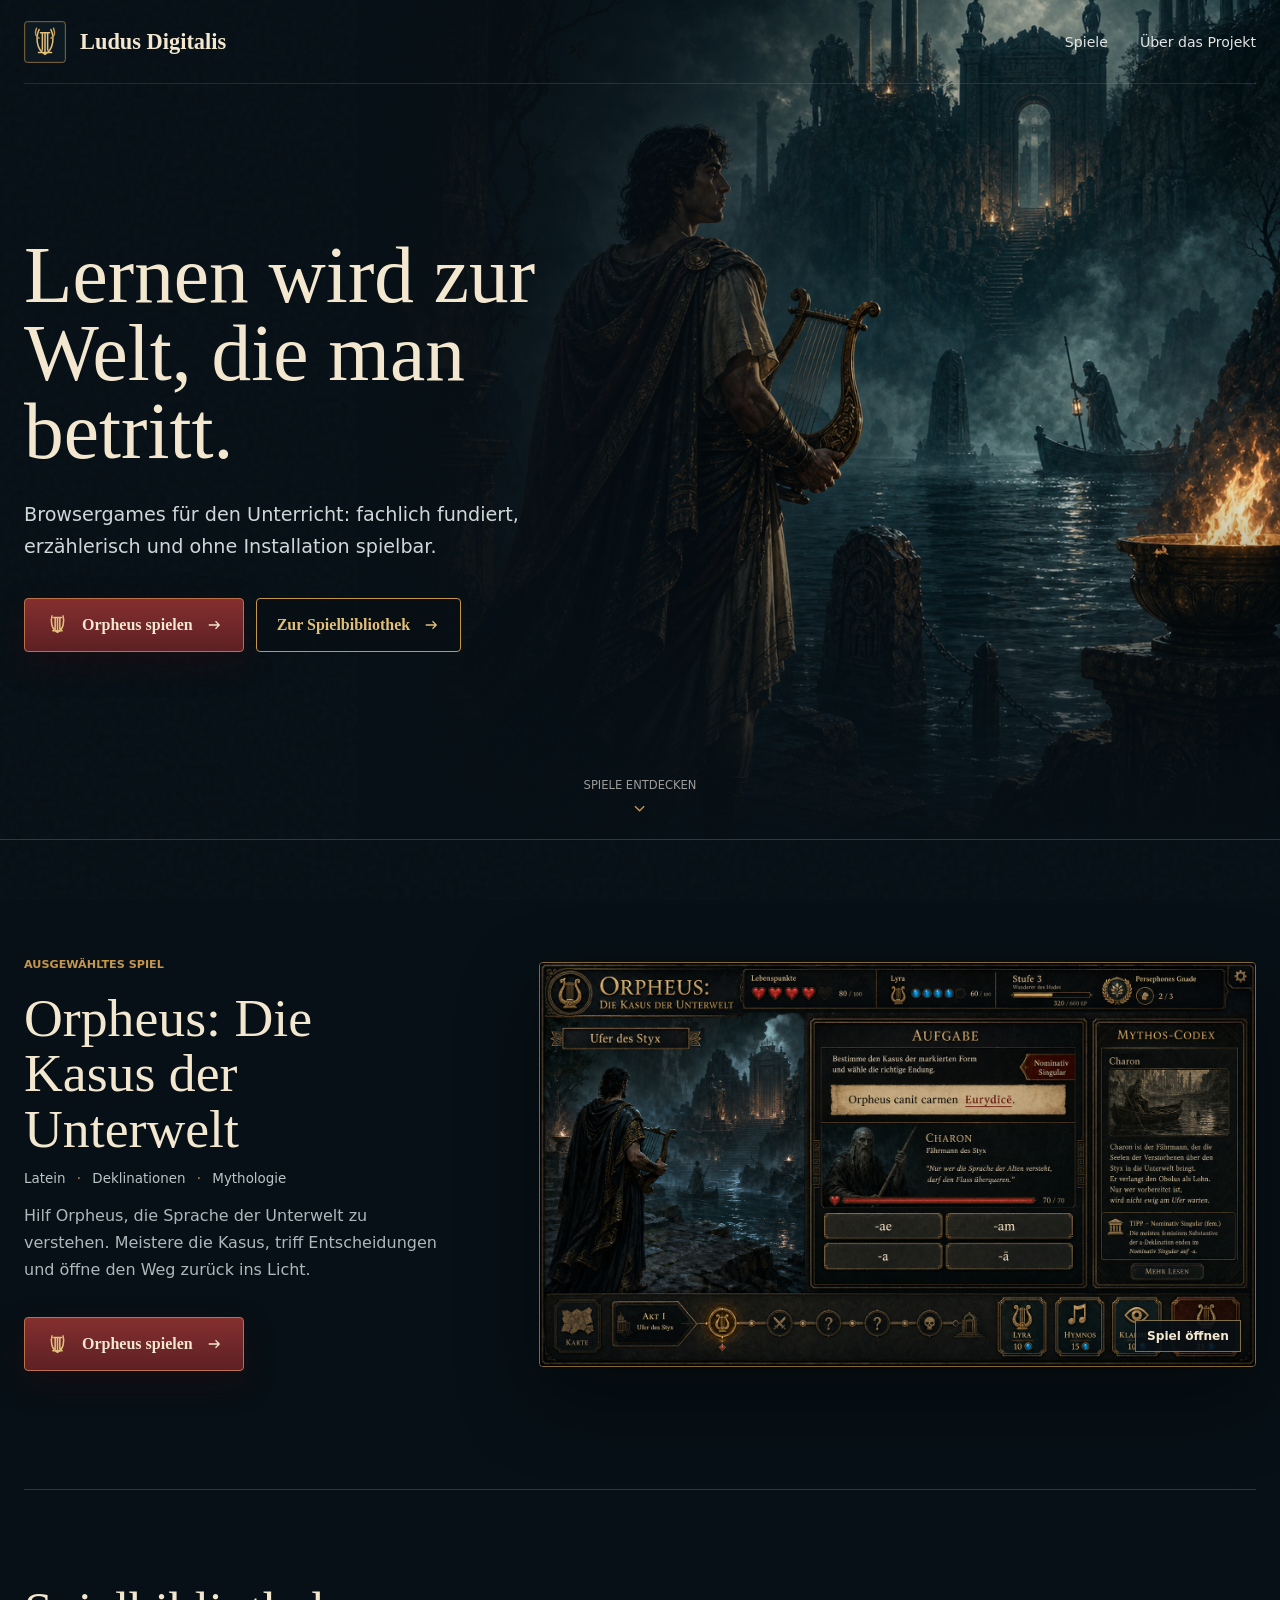
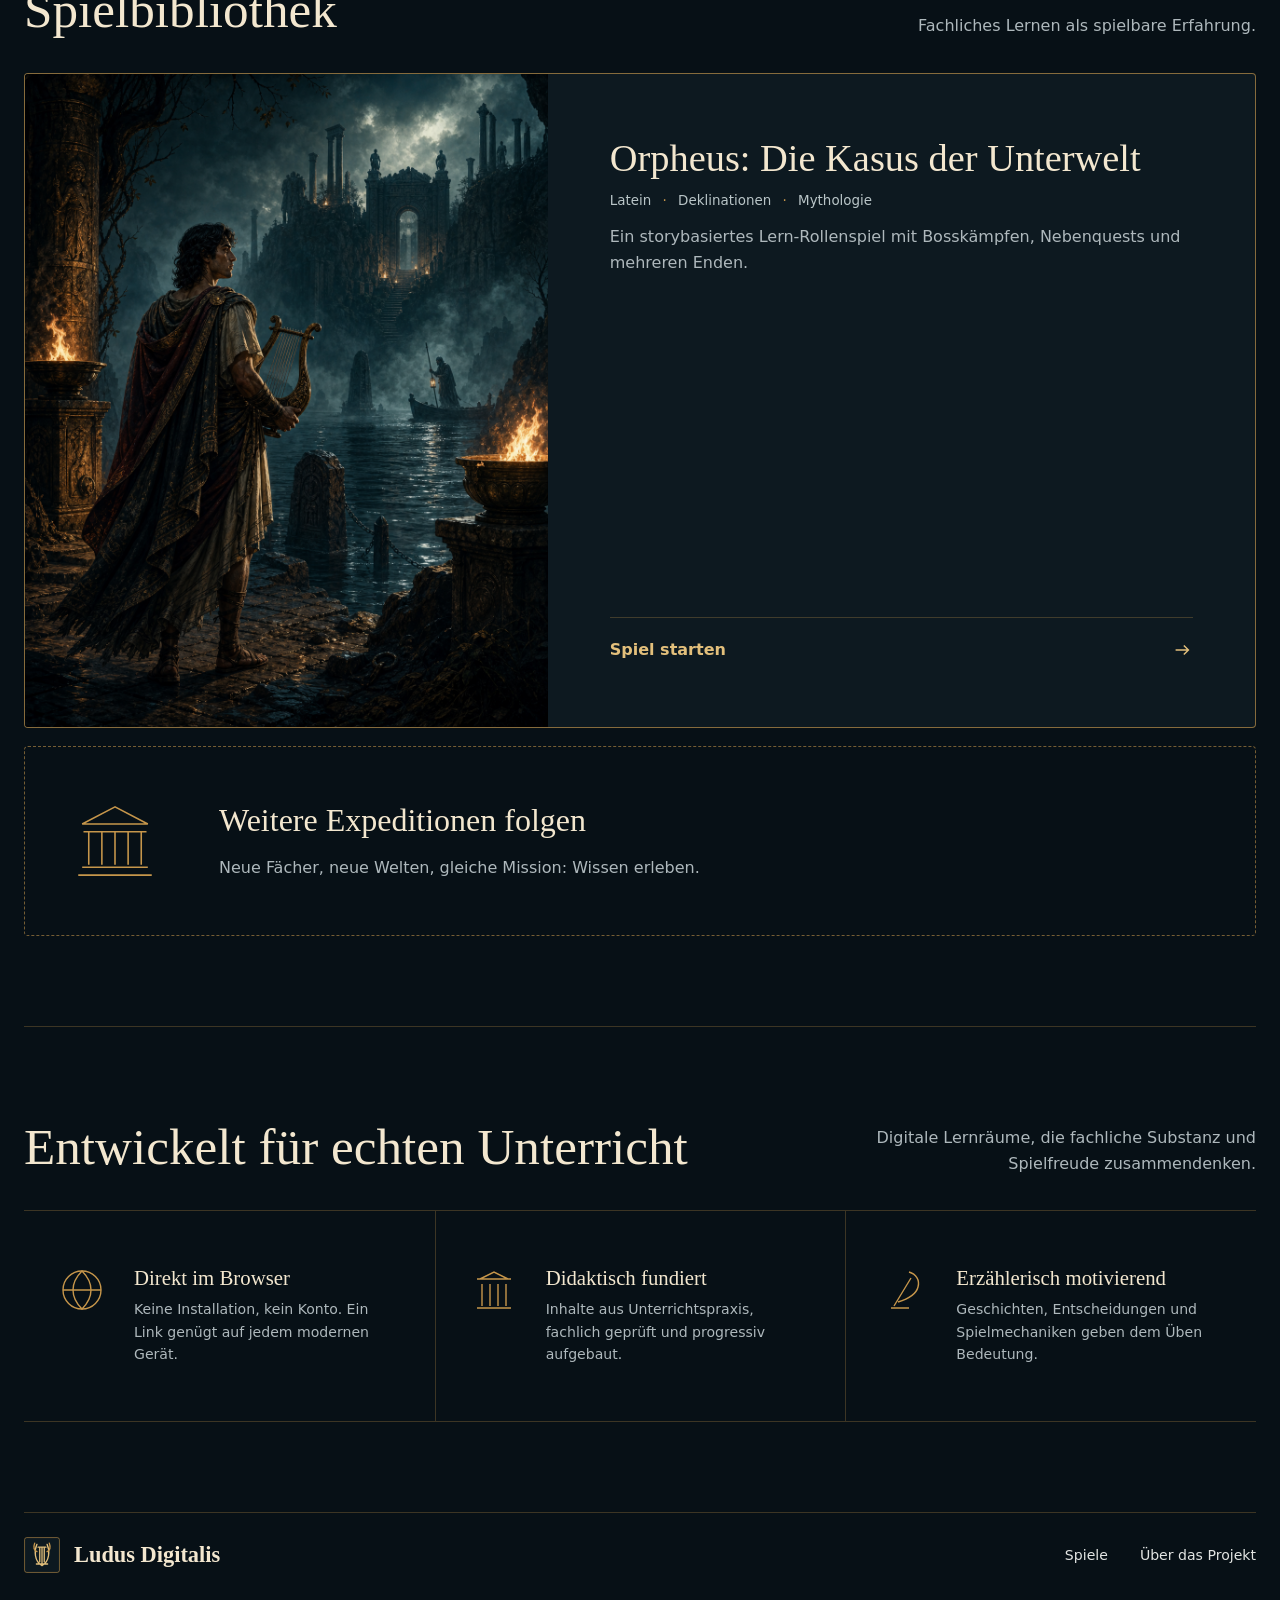
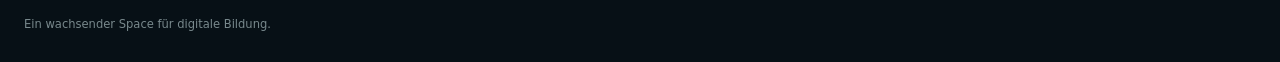
==== index.html @ 39f9b828 "Create Ludus Digitalis game hub" ====
<!doctype html>
<html lang="de">
<head>
  <meta charset="utf-8">
  <meta name="viewport" content="width=device-width, initial-scale=1">
  <meta name="description" content="Ludus Digitalis entwickelt fachlich fundierte, erzählerische Browsergames für den Unterricht. Direkt spielen, ohne Installation.">
  <meta name="theme-color" content="#071016">
  <meta property="og:title" content="Ludus Digitalis | Lernspiele im Browser">
  <meta property="og:description" content="Browsergames für den Unterricht: fachlich fundiert, erzählerisch und ohne Installation spielbar.">
  <meta property="og:type" content="website">
  <meta property="og:image" content="site-assets/orpheus-hero.png">
  <title>Ludus Digitalis | Lernspiele im Browser</title>
  <link rel="icon" href="site-assets/brand-mark.svg" type="image/svg+xml">
  <link rel="stylesheet" href="site.css">
  <script src="site.js" defer></script>
</head>
<body>
  <a class="skip-link" href="#spiele">Zu den Spielen springen</a>

  <header class="site-header" data-header>
    <a class="brand" href="#top" aria-label="Ludus Digitalis Startseite">
      <img src="site-assets/brand-mark.svg" alt="">
      <span>Ludus Digitalis</span>
    </a>
    <nav aria-label="Hauptnavigation">
      <a href="#spiele">Spiele</a>
      <a href="#projekt">Über das Projekt</a>
    </nav>
  </header>

  <main id="top">
    <section class="hero" aria-labelledby="hero-title">
      <div class="hero-media" aria-hidden="true"></div>
      <div class="hero-copy">
        <h1 id="hero-title">Lernen wird zur Welt, die man betritt.</h1>
        <p>Browsergames für den Unterricht: fachlich fundiert, erzählerisch und ohne Installation spielbar.</p>
        <div class="hero-actions">
          <a class="button button-primary" href="orpheus_kasus_unterwelt/">
            <img src="site-assets/lyre.svg" alt="">
            Orpheus spielen
            <svg viewBox="0 0 24 24" aria-hidden="true"><path d="M5 12h14M14 7l5 5-5 5"/></svg>
          </a>
          <a class="button button-secondary" href="#spiele">
            Zur Spielbibliothek
            <svg viewBox="0 0 24 24" aria-hidden="true"><path d="M5 12h14M14 7l5 5-5 5"/></svg>
          </a>
        </div>
      </div>
      <a class="hero-scroll" href="#spiele" aria-label="Zur Spielbibliothek">
        <span>Spiele entdecken</span>
        <svg viewBox="0 0 24 24" aria-hidden="true"><path d="m7 10 5 5 5-5"/></svg>
      </a>
    </section>

    <section class="featured-game" aria-labelledby="featured-title">
      <div class="featured-copy">
        <p class="section-label">Ausgewähltes Spiel</p>
        <h2 id="featured-title">Orpheus: Die Kasus der Unterwelt</h2>
        <p class="game-meta">Latein <span>·</span> Deklinationen <span>·</span> Mythologie</p>
        <p>Hilf Orpheus, die Sprache der Unterwelt zu verstehen. Meistere die Kasus, triff Entscheidungen und öffne den Weg zurück ins Licht.</p>
        <a class="button button-primary" href="orpheus_kasus_unterwelt/">
          <img src="site-assets/lyre.svg" alt="">
          Orpheus spielen
          <svg viewBox="0 0 24 24" aria-hidden="true"><path d="M5 12h14M14 7l5 5-5 5"/></svg>
        </a>
      </div>
      <a class="featured-screen" href="orpheus_kasus_unterwelt/" aria-label="Orpheus: Die Kasus der Unterwelt spielen">
        <img src="site-assets/orpheus-game-ui.png" alt="Spielansicht von Orpheus: Die Kasus der Unterwelt">
        <span>Spiel öffnen</span>
      </a>
    </section>

    <section id="spiele" class="library" aria-labelledby="library-title">
      <div class="section-heading">
        <h2 id="library-title">Spielbibliothek</h2>
        <p>Fachliches Lernen als spielbare Erfahrung.</p>
      </div>

      <a class="game-entry" href="orpheus_kasus_unterwelt/">
        <figure>
          <img src="site-assets/orpheus-hero.png" alt="Orpheus am Ufer des Styx">
        </figure>
        <div class="game-entry-copy">
          <div>
            <h3>Orpheus: Die Kasus der Unterwelt</h3>
            <p class="game-meta">Latein <span>·</span> Deklinationen <span>·</span> Mythologie</p>
            <p>Ein storybasiertes Lern-Rollenspiel mit Bosskämpfen, Nebenquests und mehreren Enden.</p>
          </div>
          <span class="entry-action">
            Spiel starten
            <svg viewBox="0 0 24 24" aria-hidden="true"><path d="M5 12h14M14 7l5 5-5 5"/></svg>
          </span>
        </div>
      </a>

      <div class="future-entry">
        <div class="temple-mark" aria-hidden="true">
          <svg viewBox="0 0 64 64"><path d="M8 25h48M12 25v25M22 25v25M32 25v25M42 25v25M52 25v25M7 52h50M4 58h56M32 6 7 19h50L32 6Z"/></svg>
        </div>
        <div>
          <h3>Weitere Expeditionen folgen</h3>
          <p>Neue Fächer, neue Welten, gleiche Mission: Wissen erleben.</p>
        </div>
      </div>
    </section>

    <section id="projekt" class="principles" aria-labelledby="principles-title">
      <div class="section-heading">
        <h2 id="principles-title">Entwickelt für echten Unterricht</h2>
        <p>Digitale Lernräume, die fachliche Substanz und Spielfreude zusammendenken.</p>
      </div>
      <div class="principle-rail">
        <article>
          <svg viewBox="0 0 48 48" aria-hidden="true"><circle cx="24" cy="24" r="19"/><path d="M5 24h38M24 5c6 6 9 12 9 19s-3 13-9 19c-6-6-9-12-9-19S18 11 24 5Z"/></svg>
          <div>
            <h3>Direkt im Browser</h3>
            <p>Keine Installation, kein Konto. Ein Link genügt auf jedem modernen Gerät.</p>
          </div>
        </article>
        <article>
          <svg viewBox="0 0 48 48" aria-hidden="true"><path d="M7 13h34M10 13l14-7 14 7M12 18v22M20 18v22M28 18v22M36 18v22M7 42h34"/></svg>
          <div>
            <h3>Didaktisch fundiert</h3>
            <p>Inhalte aus Unterrichtspraxis, fachlich geprüft und progressiv aufgebaut.</p>
          </div>
        </article>
        <article>
          <svg viewBox="0 0 48 48" aria-hidden="true"><path d="M29 6c7 2 11 8 9 15-2 8-10 12-20 15M31 12 14 40M11 42h18"/></svg>
          <div>
            <h3>Erzählerisch motivierend</h3>
            <p>Geschichten, Entscheidungen und Spielmechaniken geben dem Üben Bedeutung.</p>
          </div>
        </article>
      </div>
    </section>
  </main>

  <footer>
    <a class="brand" href="#top">
      <img src="site-assets/brand-mark.svg" alt="">
      <span>Ludus Digitalis</span>
    </a>
    <nav aria-label="Fußnavigation">
      <a href="#spiele">Spiele</a>
      <a href="#projekt">Über das Projekt</a>
    </nav>
    <p>Ein wachsender Space für digitale Bildung.</p>
  </footer>
</body>
</html>
---- site.css ----
:root {
  color-scheme: dark;
  --ink: #071016;
  --ink-soft: #0d1920;
  --surface: #101c23;
  --paper: #f3e7cf;
  --text: #e8e4dc;
  --muted: #aeb8bc;
  --gold: #c6964b;
  --gold-soft: #e2bf7b;
  --teal: #5d928d;
  --oxblood: #7b282b;
  --line: rgba(198, 150, 75, 0.28);
  --max-width: 1240px;
  --radius: 4px;
  --serif: Georgia, "Times New Roman", serif;
  --sans: Inter, "Segoe UI", system-ui, sans-serif;
}

* {
  box-sizing: border-box;
}

html {
  scroll-behavior: smooth;
  scroll-padding-top: 90px;
}

body {
  margin: 0;
  color: var(--text);
  background: var(--ink);
  font-family: var(--sans);
}

body::before {
  position: fixed;
  inset: 0;
  z-index: -1;
  content: "";
  opacity: 0.18;
  pointer-events: none;
  background-image: url("data:image/svg+xml,%3Csvg viewBox='0 0 180 180' xmlns='http://www.w3.org/2000/svg'%3E%3Cfilter id='n'%3E%3CfeTurbulence type='fractalNoise' baseFrequency='.8' numOctaves='3' stitchTiles='stitch'/%3E%3C/filter%3E%3Crect width='100%25' height='100%25' filter='url(%23n)' opacity='.12'/%3E%3C/svg%3E");
}

a {
  color: inherit;
  text-decoration: none;
}

img,
svg {
  display: block;
}

button,
a {
  -webkit-tap-highlight-color: transparent;
}

.skip-link {
  position: fixed;
  top: 8px;
  left: 8px;
  z-index: 100;
  padding: 10px 14px;
  color: var(--ink);
  background: var(--paper);
  transform: translateY(-150%);
}

.skip-link:focus {
  transform: translateY(0);
}

.site-header {
  position: absolute;
  top: 0;
  left: 50%;
  z-index: 10;
  width: min(calc(100% - 48px), var(--max-width));
  min-height: 84px;
  display: flex;
  align-items: center;
  justify-content: space-between;
  border-bottom: 1px solid rgba(232, 228, 220, 0.12);
  transform: translateX(-50%);
  transition: min-height 180ms ease, background 180ms ease, border-color 180ms ease;
}

.site-header.scrolled {
  position: fixed;
  min-height: 64px;
  border-color: var(--line);
  background: rgba(7, 16, 22, 0.94);
  backdrop-filter: blur(12px);
}

.brand {
  display: inline-flex;
  align-items: center;
  gap: 14px;
  color: var(--paper);
  font-family: var(--serif);
  font-size: 1.4rem;
  font-weight: 700;
}

.brand img {
  width: 42px;
  height: 42px;
}

.site-header nav,
footer nav {
  display: flex;
  gap: 32px;
}

.site-header nav a,
footer nav a {
  position: relative;
  padding: 12px 0;
  color: #e3e5e3;
  font-size: 0.88rem;
}

.site-header nav a::after,
footer nav a::after {
  position: absolute;
  right: 0;
  bottom: 4px;
  left: 0;
  height: 1px;
  content: "";
  background: var(--gold);
  transform: scaleX(0);
  transform-origin: left;
  transition: transform 180ms ease;
}

.site-header nav a:hover::after,
.site-header nav a:focus-visible::after,
footer nav a:hover::after,
footer nav a:focus-visible::after {
  transform: scaleX(1);
}

.hero {
  position: relative;
  min-height: min(840px, 94vh);
  display: grid;
  align-items: center;
  overflow: hidden;
  border-bottom: 1px solid var(--line);
}

.hero-media {
  position: absolute;
  inset: 0 0 0 28%;
  background: url("site-assets/orpheus-hero.png") center 44% / cover no-repeat;
}

.hero-media::before {
  position: absolute;
  inset: 0;
  content: "";
  background:
    linear-gradient(90deg, var(--ink) 0%, rgba(7, 16, 22, 0.98) 8%, rgba(7, 16, 22, 0.7) 29%, transparent 58%),
    linear-gradient(180deg, rgba(7, 16, 22, 0.18), transparent 55%, var(--ink) 100%);
}

.hero-copy {
  position: relative;
  z-index: 1;
  width: min(calc(100% - 48px), var(--max-width));
  margin: 50px auto 0;
}

.hero-copy h1 {
  max-width: 660px;
  margin: 0;
  color: var(--paper);
  font-family: var(--serif);
  font-size: clamp(3.2rem, 6.2vw, 6rem);
  font-weight: 500;
  line-height: 0.98;
}

.hero-copy > p {
  max-width: 530px;
  margin: 28px 0 0;
  color: #d0d7d8;
  font-size: clamp(1rem, 1.6vw, 1.2rem);
  line-height: 1.7;
}

.hero-actions {
  display: flex;
  flex-wrap: wrap;
  gap: 12px;
  margin-top: 34px;
}

.button {
  min-height: 54px;
  display: inline-flex;
  align-items: center;
  justify-content: center;
  gap: 12px;
  padding: 0 20px;
  border: 1px solid var(--gold);
  border-radius: var(--radius);
  font-family: var(--serif);
  font-size: 1rem;
  font-weight: 700;
  transition: border-color 180ms ease, background 180ms ease, transform 180ms ease;
}

.button > svg {
  width: 18px;
  fill: none;
  stroke: currentColor;
  stroke-width: 1.7;
}

.button > img {
  width: 25px;
  height: 25px;
}

.button:hover,
.button:focus-visible {
  transform: translateY(-2px);
}

.button-primary {
  color: var(--paper);
  border-color: #bd714a;
  background: linear-gradient(180deg, #852f2f, #5d2024);
  box-shadow: 0 12px 32px rgba(54, 8, 11, 0.32);
}

.button-primary:hover,
.button-primary:focus-visible {
  background: linear-gradient(180deg, #963a36, #692327);
}

.button-secondary {
  color: var(--gold-soft);
  background: rgba(7, 16, 22, 0.72);
}

.button-secondary:hover,
.button-secondary:focus-visible {
  background: rgba(198, 150, 75, 0.1);
}

.hero-scroll {
  position: absolute;
  bottom: 20px;
  left: 50%;
  z-index: 2;
  display: grid;
  justify-items: center;
  gap: 5px;
  color: rgba(232, 228, 220, 0.66);
  font-size: 0.72rem;
  text-transform: uppercase;
  transform: translateX(-50%);
}

.hero-scroll svg {
  width: 22px;
  fill: none;
  stroke: var(--gold);
  stroke-width: 1.5;
  animation: descend 1.8s ease-in-out infinite;
}

.featured-game,
.library,
.principles,
footer {
  width: min(calc(100% - 48px), var(--max-width));
  margin-inline: auto;
}

.featured-game {
  min-height: 650px;
  display: grid;
  grid-template-columns: minmax(0, 0.8fr) minmax(0, 1.35fr);
  gap: clamp(42px, 7vw, 96px);
  align-items: center;
  padding: 90px 0;
  border-bottom: 1px solid var(--line);
}

.section-label {
  margin: 0 0 20px;
  color: var(--gold);
  font-size: 0.7rem;
  font-weight: 800;
  text-transform: uppercase;
}

.featured-copy h2,
.section-heading h2 {
  margin: 0;
  color: var(--paper);
  font-family: var(--serif);
  font-weight: 500;
}

.featured-copy h2 {
  font-size: clamp(2.2rem, 4.2vw, 4.5rem);
  line-height: 1.03;
}

.game-meta {
  color: #b9c5c7;
  font-size: 0.84rem;
}

.game-meta span {
  margin: 0 7px;
  color: var(--gold);
}

.featured-copy > p:not(.section-label):not(.game-meta) {
  max-width: 50ch;
  color: var(--muted);
  line-height: 1.7;
}

.featured-copy .button {
  margin-top: 18px;
}

.featured-screen {
  position: relative;
  overflow: hidden;
  border: 1px solid rgba(198, 150, 75, 0.66);
  border-radius: var(--radius);
  box-shadow: 0 30px 80px rgba(0, 0, 0, 0.4);
}

.featured-screen img {
  width: 100%;
  aspect-ratio: 16 / 9;
  object-fit: cover;
  object-position: center;
  transition: transform 500ms ease, filter 300ms ease;
}

.featured-screen span {
  position: absolute;
  right: 14px;
  bottom: 14px;
  padding: 8px 11px;
  color: var(--paper);
  border: 1px solid rgba(226, 191, 123, 0.55);
  background: rgba(7, 16, 22, 0.86);
  font-size: 0.76rem;
  font-weight: 800;
}

.featured-screen:hover img,
.featured-screen:focus-visible img {
  filter: brightness(1.08);
  transform: scale(1.015);
}

.library,
.principles {
  padding: 90px 0;
}

.section-heading {
  display: flex;
  align-items: end;
  justify-content: space-between;
  gap: 24px;
  margin-bottom: 34px;
}

.section-heading h2 {
  font-size: clamp(2.1rem, 4vw, 3.5rem);
}

.section-heading > p {
  max-width: 420px;
  margin: 0;
  color: var(--muted);
  line-height: 1.6;
  text-align: right;
}

.game-entry {
  display: grid;
  grid-template-columns: minmax(260px, 0.85fr) minmax(0, 1.15fr);
  overflow: hidden;
  border: 1px solid rgba(198, 150, 75, 0.66);
  border-radius: var(--radius);
  background: var(--ink-soft);
  transition: border-color 180ms ease, transform 180ms ease, box-shadow 180ms ease;
}

.game-entry:hover,
.game-entry:focus-visible {
  border-color: var(--gold-soft);
  box-shadow: 0 22px 60px rgba(0, 0, 0, 0.26);
  transform: translateY(-3px);
}

.game-entry figure {
  min-height: 340px;
  margin: 0;
  overflow: hidden;
}

.game-entry figure img {
  width: 100%;
  height: 100%;
  object-fit: cover;
  object-position: 48% 48%;
  transition: transform 500ms ease;
}

.game-entry:hover figure img {
  transform: scale(1.025);
}

.game-entry-copy {
  min-width: 0;
  display: flex;
  flex-direction: column;
  justify-content: space-between;
  padding: clamp(28px, 5vw, 62px);
}

.game-entry h3,
.future-entry h3,
.principle-rail h3 {
  margin: 0;
  color: var(--paper);
  font-family: var(--serif);
  font-weight: 500;
}

.game-entry h3 {
  font-size: clamp(1.75rem, 3vw, 2.7rem);
}

.game-entry-copy > div > p:last-child,
.future-entry p,
.principle-rail p {
  color: var(--muted);
  line-height: 1.6;
}

.entry-action {
  min-height: 48px;
  display: flex;
  align-items: center;
  justify-content: space-between;
  gap: 20px;
  margin-top: 24px;
  padding-top: 16px;
  color: var(--gold-soft);
  border-top: 1px solid var(--line);
  font-weight: 800;
}

.entry-action svg {
  width: 22px;
  fill: none;
  stroke: currentColor;
  stroke-width: 1.6;
}

.future-entry {
  min-height: 190px;
  display: flex;
  align-items: center;
  gap: clamp(26px, 5vw, 62px);
  margin-top: 18px;
  padding: clamp(26px, 4vw, 48px);
  border: 1px dashed rgba(198, 150, 75, 0.58);
  border-radius: var(--radius);
}

.temple-mark {
  flex: 0 0 84px;
}

.temple-mark svg {
  width: 84px;
  fill: none;
  stroke: var(--gold);
  stroke-width: 1.2;
}

.future-entry h3 {
  font-size: clamp(1.5rem, 2.5vw, 2.15rem);
}

.future-entry p {
  margin-bottom: 0;
}

.principles {
  border-top: 1px solid var(--line);
}

.principle-rail {
  display: grid;
  grid-template-columns: repeat(3, minmax(0, 1fr));
  border-block: 1px solid var(--line);
}

.principle-rail article {
  min-height: 210px;
  display: grid;
  grid-template-columns: 54px 1fr;
  gap: 22px;
  align-content: center;
  padding: 34px;
}

.principle-rail article + article {
  border-left: 1px solid var(--line);
}

.principle-rail svg {
  width: 48px;
  fill: none;
  stroke: var(--gold);
  stroke-width: 1.4;
}

.principle-rail h3 {
  font-size: 1.3rem;
}

.principle-rail p {
  margin: 8px 0 0;
  font-size: 0.88rem;
}

footer {
  min-height: 150px;
  display: grid;
  grid-template-columns: 1fr auto;
  align-items: center;
  gap: 20px;
  border-top: 1px solid var(--line);
}

footer .brand img {
  width: 36px;
  height: 36px;
}

footer > p {
  grid-column: 1 / -1;
  margin: -32px 0 0;
  color: #78888c;
  font-size: 0.72rem;
}

a:focus-visible {
  outline: 2px solid var(--gold-soft);
  outline-offset: 4px;
}

@keyframes descend {
  0%, 100% { transform: translateY(0); }
  50% { transform: translateY(5px); }
}

@media (max-width: 900px) {
  .hero {
    min-height: 860px;
    align-items: end;
  }

  .hero-media {
    inset: 0;
    background-position: 51% 36%;
  }

  .hero-media::before {
    background:
      linear-gradient(180deg, rgba(7, 16, 22, 0.05) 12%, rgba(7, 16, 22, 0.62) 52%, var(--ink) 88%),
      linear-gradient(90deg, rgba(7, 16, 22, 0.24), transparent 40%, rgba(7, 16, 22, 0.08));
  }

  .hero-copy {
    margin-bottom: 90px;
  }

  .featured-game {
    grid-template-columns: 1fr;
  }

  .featured-screen {
    order: -1;
  }

  .game-entry {
    grid-template-columns: 1fr;
  }

  .game-entry figure {
    min-height: 300px;
  }

  .principle-rail {
    grid-template-columns: 1fr;
  }

  .principle-rail article + article {
    border-top: 1px solid var(--line);
    border-left: 0;
  }
}

@media (max-width: 640px) {
  .site-header,
  .hero-copy,
  .featured-game,
  .library,
  .principles,
  footer {
    width: min(calc(100% - 32px), var(--max-width));
  }

  .site-header {
    min-height: 72px;
  }

  .brand {
    gap: 9px;
    font-size: 1.08rem;
  }

  .brand img {
    width: 34px;
    height: 34px;
  }

  .site-header nav {
    gap: 15px;
  }

  .site-header nav a {
    font-size: 0.75rem;
  }

  .hero {
    min-height: 780px;
  }

  .hero-media {
    background-position: 52% 32%;
  }

  .hero-copy h1 {
    font-size: clamp(2.65rem, 13vw, 4rem);
  }

  .hero-copy > p {
    font-size: 0.95rem;
  }

  .hero-actions {
    display: grid;
  }

  .button {
    width: 100%;
  }

  .featured-game,
  .library,
  .principles {
    padding: 64px 0;
  }

  .featured-game {
    min-height: 0;
    gap: 34px;
  }

  .featured-screen img {
    aspect-ratio: 4 / 3;
  }

  .section-heading {
    display: block;
  }

  .section-heading > p {
    margin-top: 12px;
    text-align: left;
  }

  .game-entry figure {
    min-height: 240px;
  }

  .game-entry-copy {
    padding: 26px 22px;
  }

  .future-entry {
    align-items: flex-start;
  }

  .temple-mark {
    flex-basis: 52px;
  }

  .temple-mark svg {
    width: 52px;
  }

  .principle-rail article {
    grid-template-columns: 42px 1fr;
    gap: 16px;
    padding: 28px 12px;
  }

  .principle-rail svg {
    width: 40px;
  }

  footer {
    grid-template-columns: 1fr;
    align-content: center;
    padding: 34px 0;
  }

  footer nav {
    gap: 22px;
  }

  footer > p {
    margin: 0;
  }
}

@media (prefers-reduced-motion: reduce) {
  html {
    scroll-behavior: auto;
  }

  *,
  *::before,
  *::after {
    scroll-behavior: auto !important;
    animation-duration: 0.01ms !important;
    animation-iteration-count: 1 !important;
    transition-duration: 0.01ms !important;
  }
}
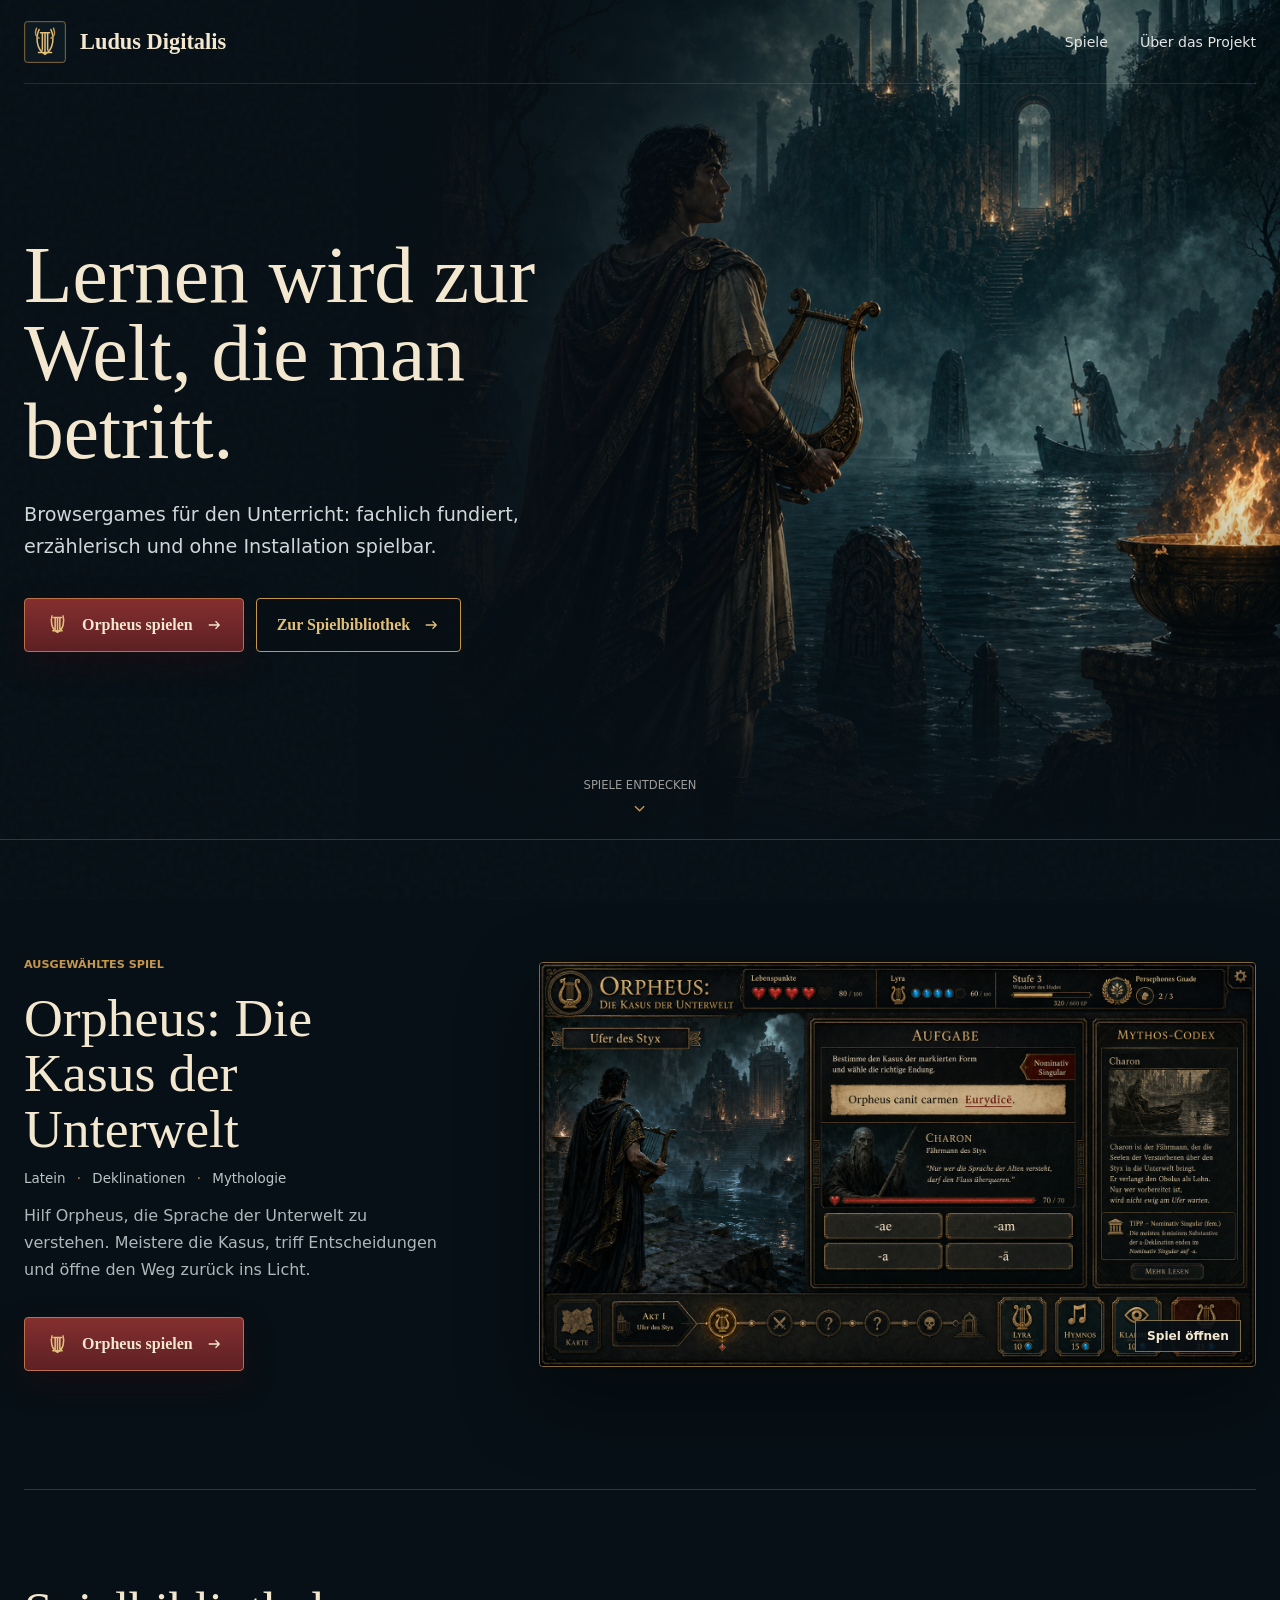
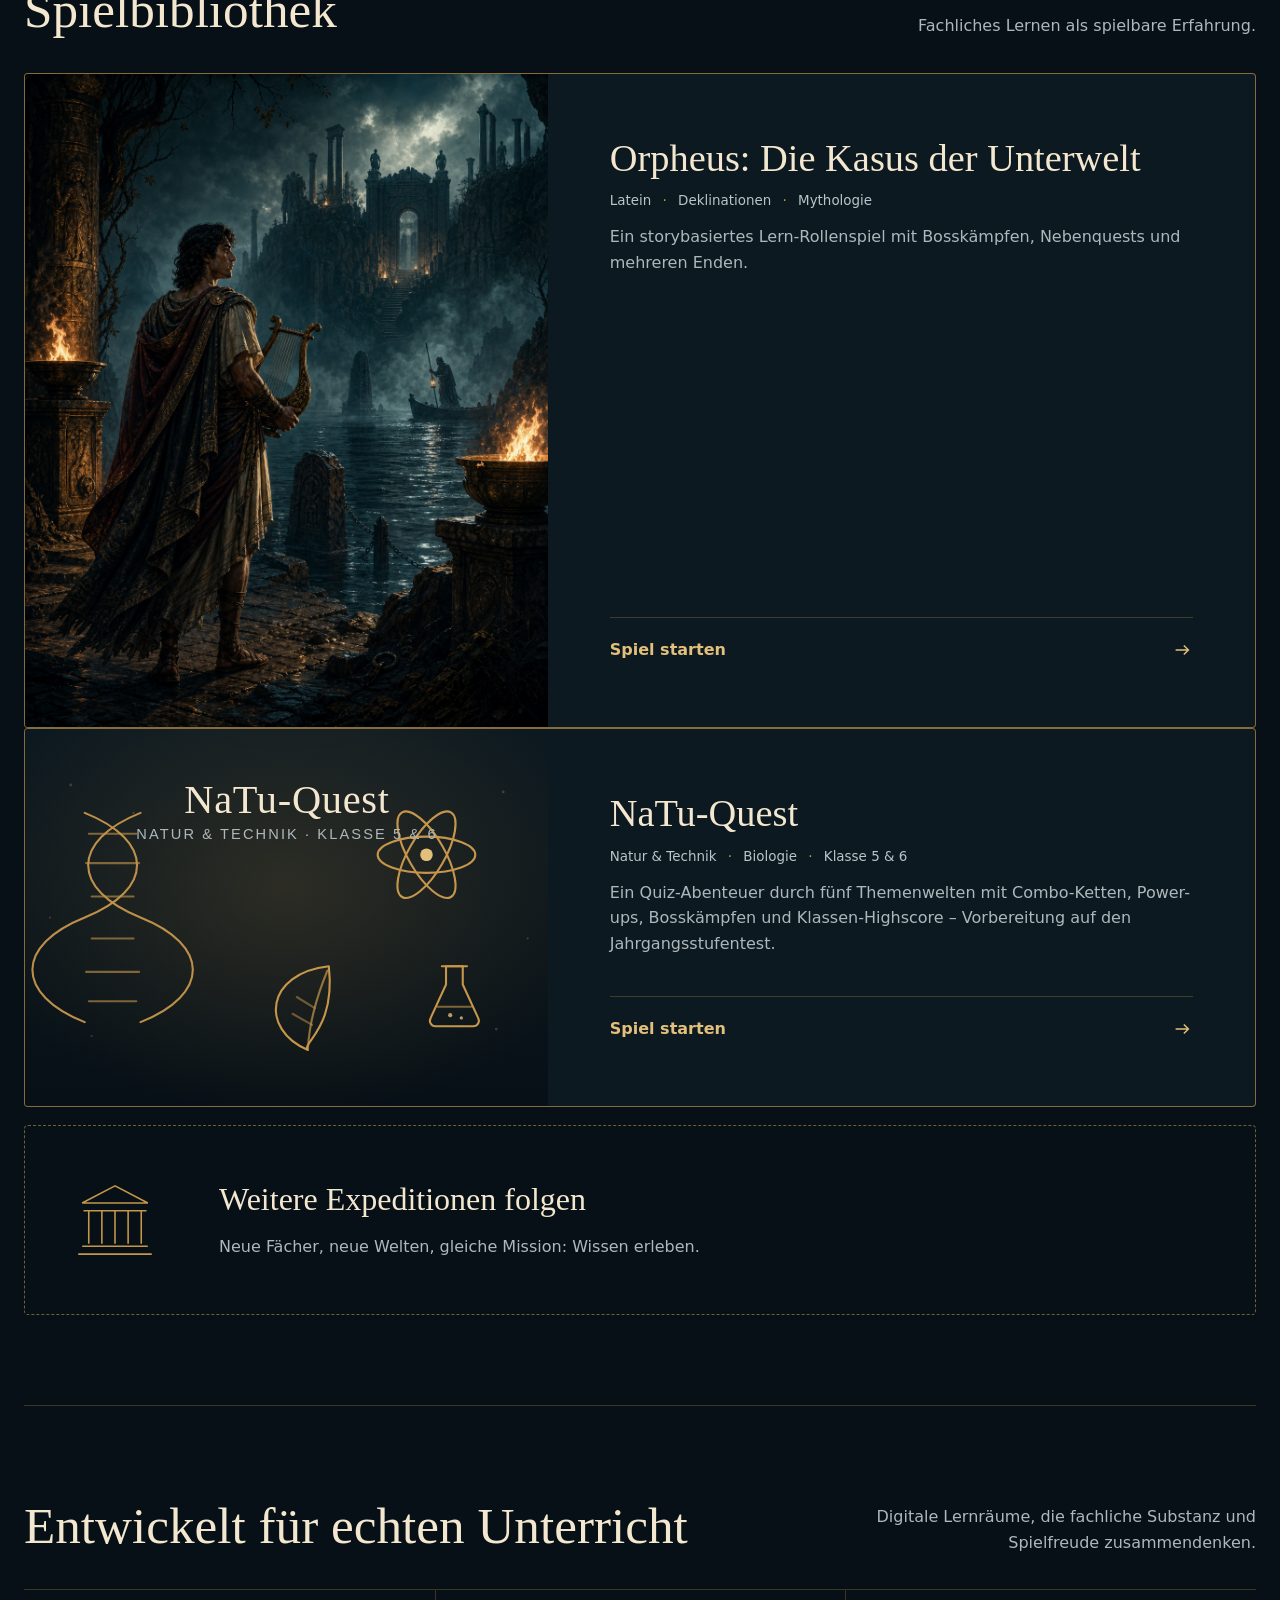
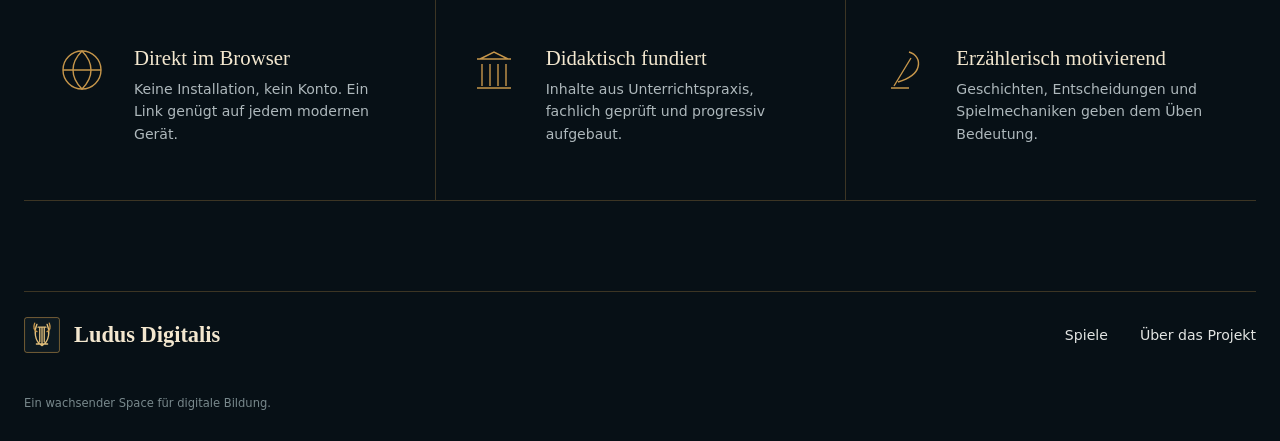
==== commit 89828b68: "Add NaTu-Quest to the game library NaTu-Quest is a self-contained quiz adventure for the Bavarian "N" ====
--- a/index.html
+++ b/index.html
@@ -93,6 +93,23 @@
         </div>
       </a>
 
+      <a class="game-entry" href="natu-quest/">
+        <figure>
+          <img src="site-assets/natu-quest-cover.svg" alt="NaTu-Quest – Lernspiel für Natur und Technik">
+        </figure>
+        <div class="game-entry-copy">
+          <div>
+            <h3>NaTu-Quest</h3>
+            <p class="game-meta">Natur &amp; Technik <span>·</span> Biologie <span>·</span> Klasse 5 &amp; 6</p>
+            <p>Ein Quiz-Abenteuer durch fünf Themenwelten mit Combo-Ketten, Power-ups, Bosskämpfen und Klassen-Highscore – Vorbereitung auf den Jahrgangsstufentest.</p>
+          </div>
+          <span class="entry-action">
+            Spiel starten
+            <svg viewBox="0 0 24 24" aria-hidden="true"><path d="M5 12h14M14 7l5 5-5 5"/></svg>
+          </span>
+        </div>
+      </a>
+
       <div class="future-entry">
         <div class="temple-mark" aria-hidden="true">
           <svg viewBox="0 0 64 64"><path d="M8 25h48M12 25v25M22 25v25M32 25v25M42 25v25M52 25v25M7 52h50M4 58h56M32 6 7 19h50L32 6Z"/></svg>
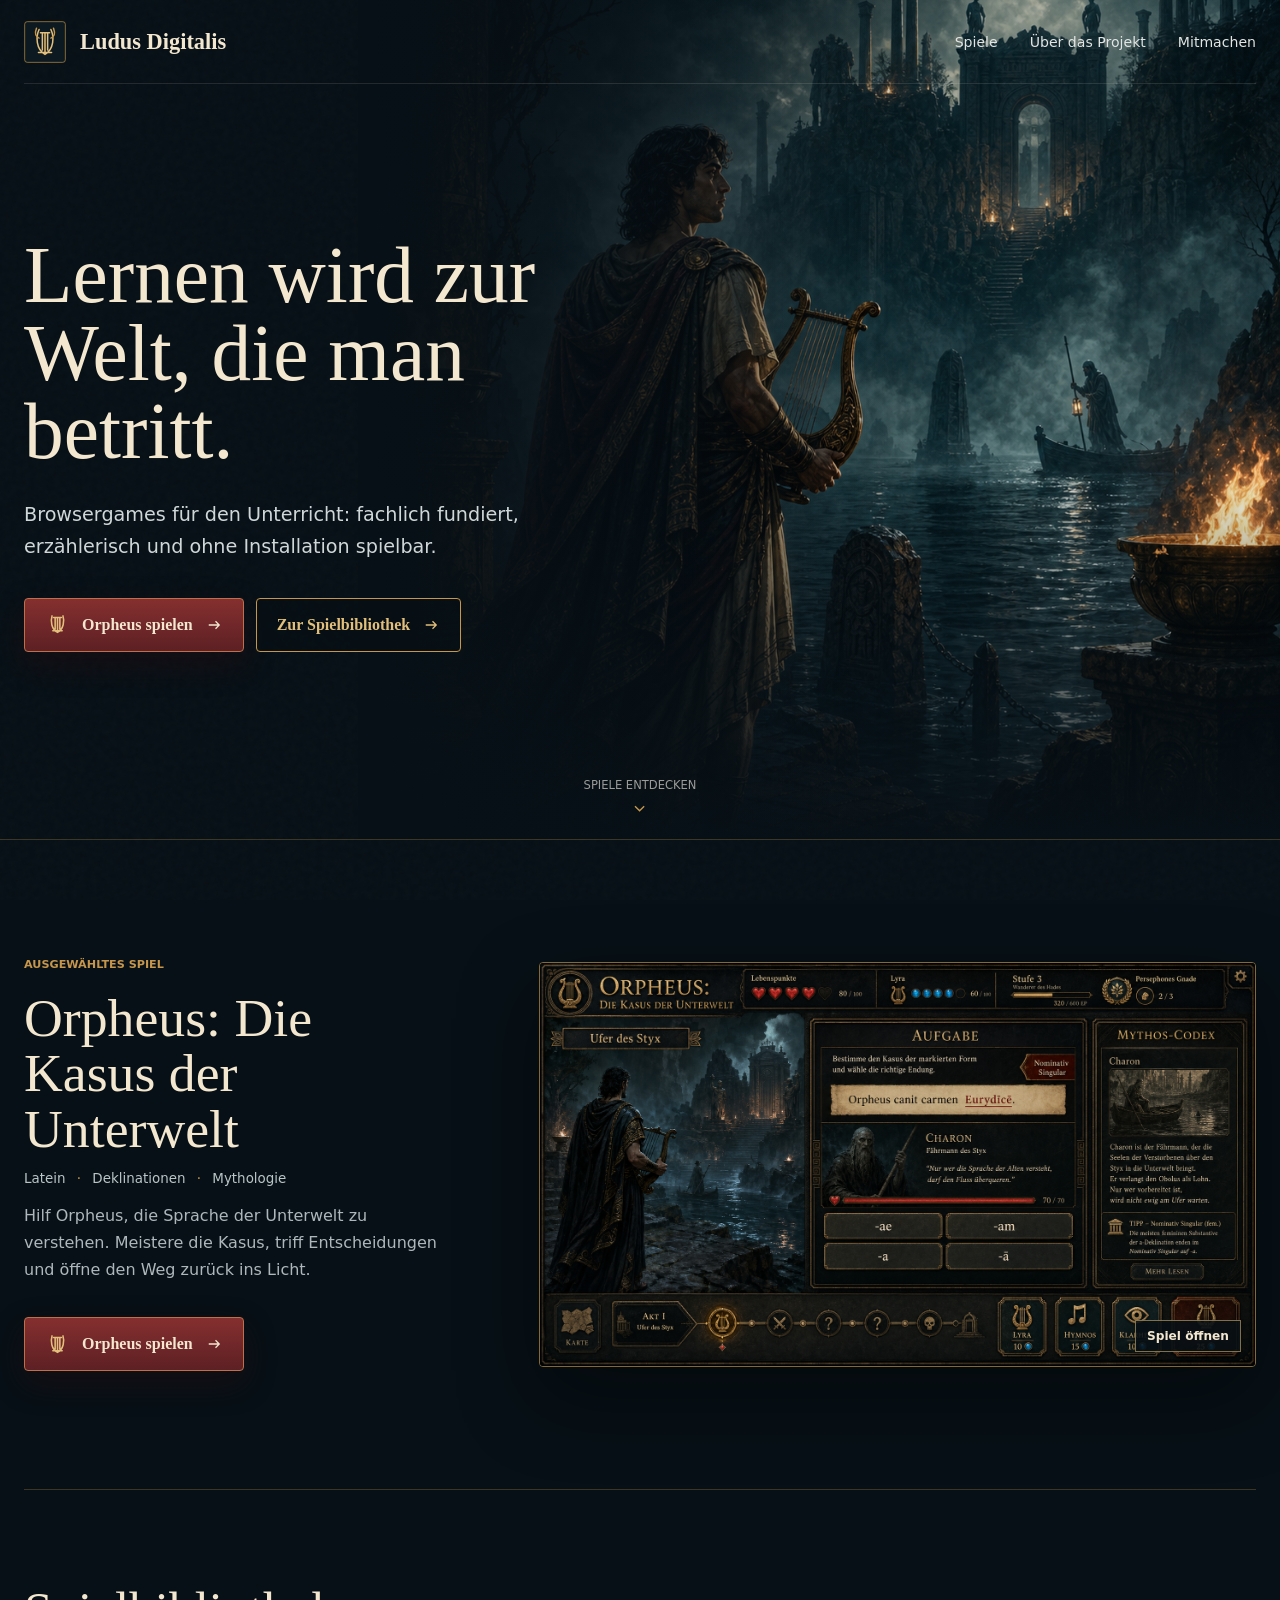
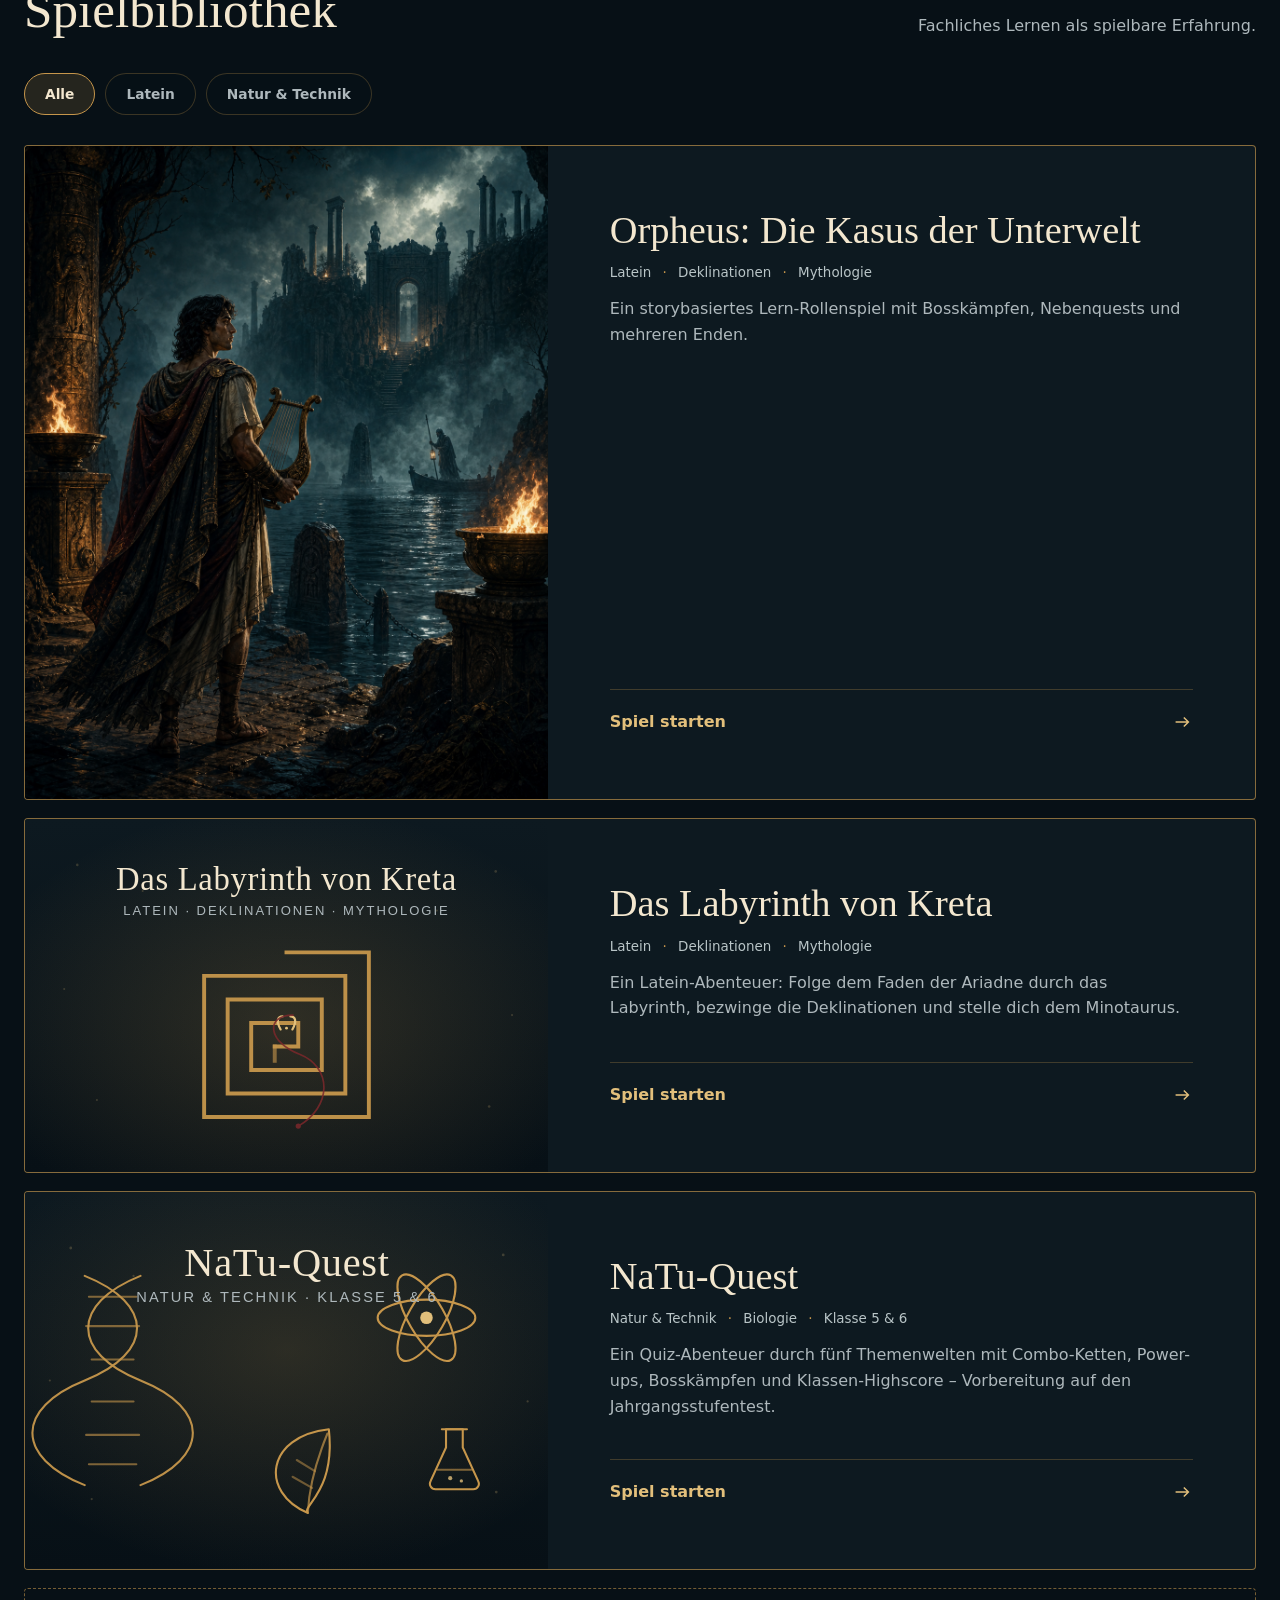
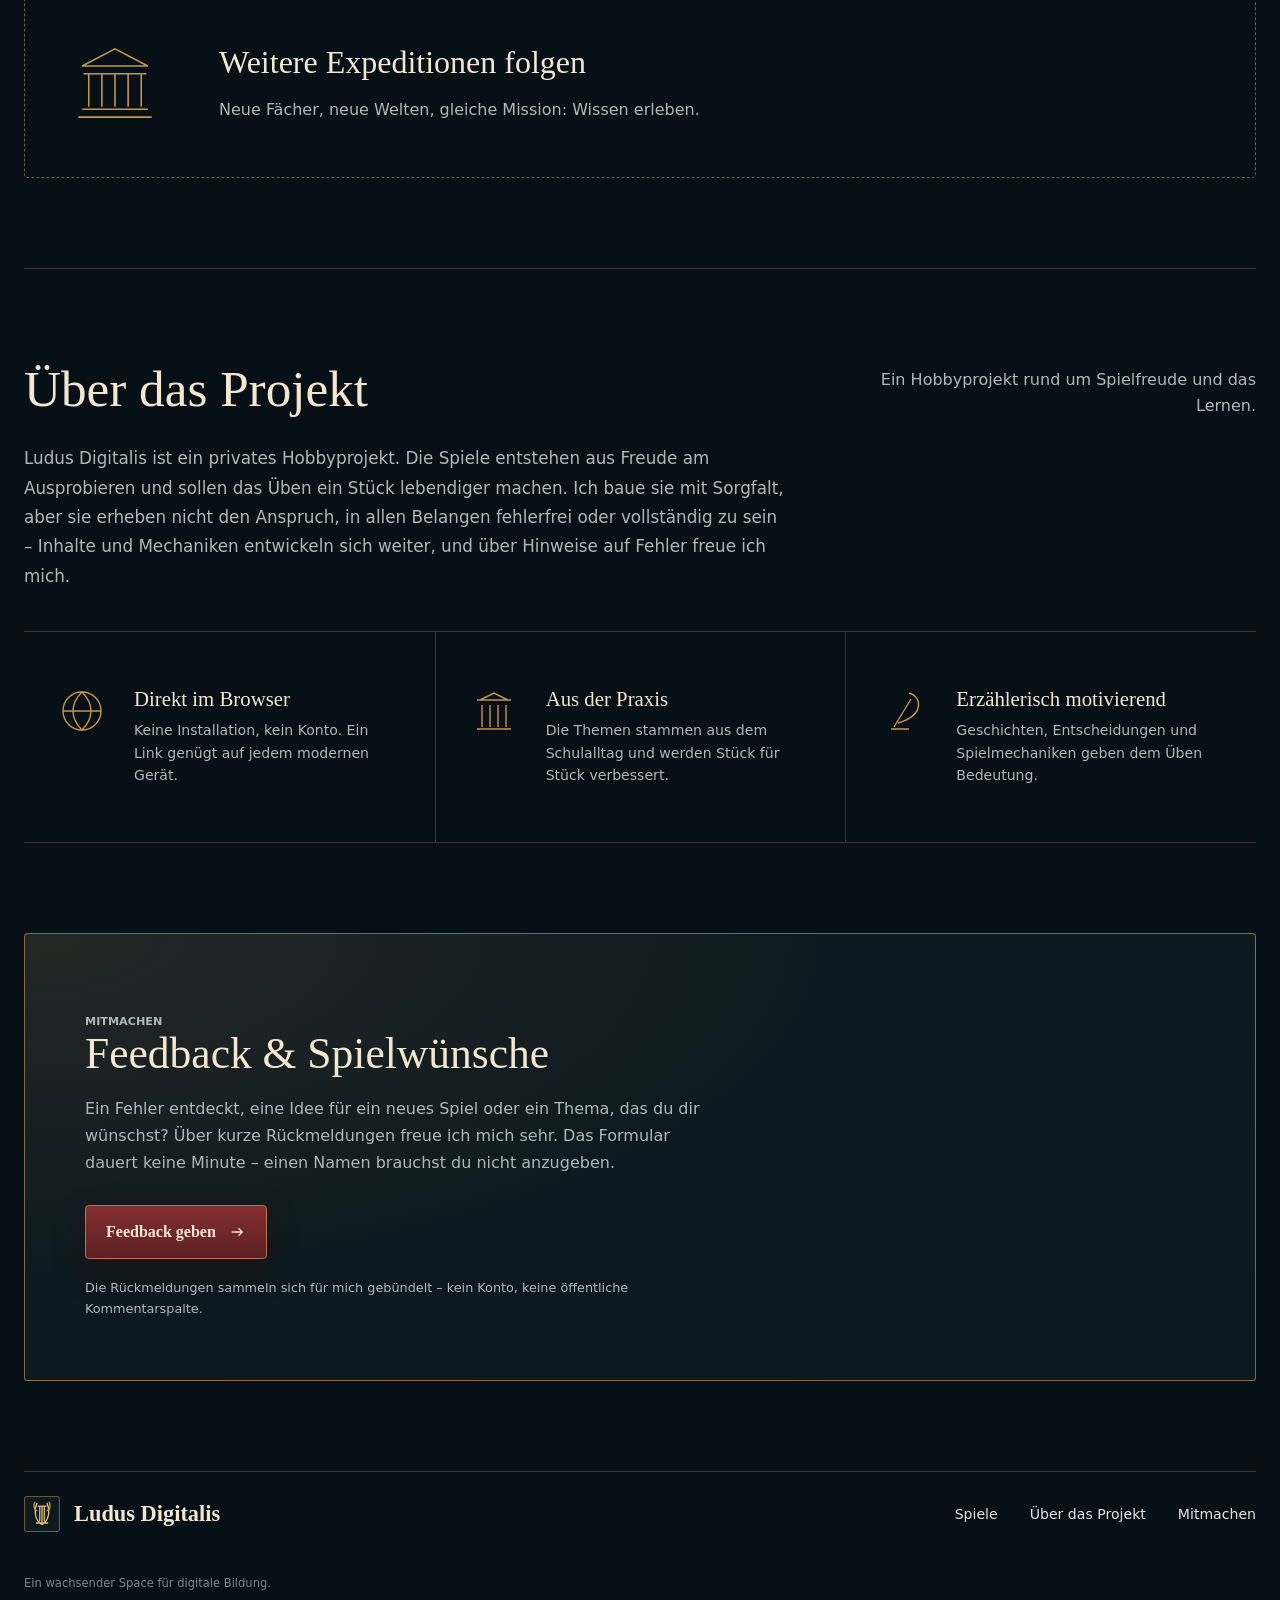
==== commit 0592603c: "Labyrinth von Kreta veröffentlichen + Projektseite überarbeiten - Neues Latein-Spiel "Das Labyrinth " ====
--- a/index.html
+++ b/index.html
@@ -25,6 +25,7 @@
     <nav aria-label="Hauptnavigation">
       <a href="#spiele">Spiele</a>
       <a href="#projekt">Über das Projekt</a>
+      <a href="#mitmachen">Mitmachen</a>
     </nav>
   </header>
 
@@ -76,39 +77,66 @@
         <p>Fachliches Lernen als spielbare Erfahrung.</p>
       </div>
 
-      <a class="game-entry" href="orpheus_kasus_unterwelt/">
-        <figure>
-          <img src="site-assets/orpheus-hero.png" alt="Orpheus am Ufer des Styx">
-        </figure>
-        <div class="game-entry-copy">
-          <div>
-            <h3>Orpheus: Die Kasus der Unterwelt</h3>
-            <p class="game-meta">Latein <span>·</span> Deklinationen <span>·</span> Mythologie</p>
-            <p>Ein storybasiertes Lern-Rollenspiel mit Bosskämpfen, Nebenquests und mehreren Enden.</p>
-          </div>
-          <span class="entry-action">
-            Spiel starten
-            <svg viewBox="0 0 24 24" aria-hidden="true"><path d="M5 12h14M14 7l5 5-5 5"/></svg>
-          </span>
-        </div>
-      </a>
-
-      <a class="game-entry" href="natu-quest/">
-        <figure>
-          <img src="site-assets/natu-quest-cover.svg" alt="NaTu-Quest – Lernspiel für Natur und Technik">
-        </figure>
-        <div class="game-entry-copy">
-          <div>
-            <h3>NaTu-Quest</h3>
-            <p class="game-meta">Natur &amp; Technik <span>·</span> Biologie <span>·</span> Klasse 5 &amp; 6</p>
-            <p>Ein Quiz-Abenteuer durch fünf Themenwelten mit Combo-Ketten, Power-ups, Bosskämpfen und Klassen-Highscore – Vorbereitung auf den Jahrgangsstufentest.</p>
-          </div>
-          <span class="entry-action">
-            Spiel starten
-            <svg viewBox="0 0 24 24" aria-hidden="true"><path d="M5 12h14M14 7l5 5-5 5"/></svg>
-          </span>
-        </div>
-      </a>
+      <div class="filter-bar" role="group" aria-label="Spiele nach Fach filtern" data-filter-bar>
+        <button type="button" class="filter-chip is-active" data-fach="alle" aria-pressed="true">Alle</button>
+        <button type="button" class="filter-chip" data-fach="latein" aria-pressed="false">Latein</button>
+        <button type="button" class="filter-chip" data-fach="natur-technik" aria-pressed="false">Natur &amp; Technik</button>
+      </div>
+
+      <div class="game-grid" data-game-grid>
+        <a class="game-entry" href="orpheus_kasus_unterwelt/" data-fach="latein">
+          <figure>
+            <img src="site-assets/orpheus-hero.png" alt="Orpheus am Ufer des Styx">
+          </figure>
+          <div class="game-entry-copy">
+            <div>
+              <h3>Orpheus: Die Kasus der Unterwelt</h3>
+              <p class="game-meta">Latein <span>·</span> Deklinationen <span>·</span> Mythologie</p>
+              <p>Ein storybasiertes Lern-Rollenspiel mit Bosskämpfen, Nebenquests und mehreren Enden.</p>
+            </div>
+            <span class="entry-action">
+              Spiel starten
+              <svg viewBox="0 0 24 24" aria-hidden="true"><path d="M5 12h14M14 7l5 5-5 5"/></svg>
+            </span>
+          </div>
+        </a>
+
+        <a class="game-entry" href="labyrinth-von-kreta/" data-fach="latein">
+          <figure>
+            <img src="site-assets/labyrinth-von-kreta-cover.svg" alt="Das Labyrinth von Kreta – Latein-Abenteuer">
+          </figure>
+          <div class="game-entry-copy">
+            <div>
+              <h3>Das Labyrinth von Kreta</h3>
+              <p class="game-meta">Latein <span>·</span> Deklinationen <span>·</span> Mythologie</p>
+              <p>Ein Latein-Abenteuer: Folge dem Faden der Ariadne durch das Labyrinth, bezwinge die Deklinationen und stelle dich dem Minotaurus.</p>
+            </div>
+            <span class="entry-action">
+              Spiel starten
+              <svg viewBox="0 0 24 24" aria-hidden="true"><path d="M5 12h14M14 7l5 5-5 5"/></svg>
+            </span>
+          </div>
+        </a>
+
+        <a class="game-entry" href="natu-quest/" data-fach="natur-technik">
+          <figure>
+            <img src="site-assets/natu-quest-cover.svg" alt="NaTu-Quest – Lernspiel für Natur und Technik">
+          </figure>
+          <div class="game-entry-copy">
+            <div>
+              <h3>NaTu-Quest</h3>
+              <p class="game-meta">Natur &amp; Technik <span>·</span> Biologie <span>·</span> Klasse 5 &amp; 6</p>
+              <p>Ein Quiz-Abenteuer durch fünf Themenwelten mit Combo-Ketten, Power-ups, Bosskämpfen und Klassen-Highscore – Vorbereitung auf den Jahrgangsstufentest.</p>
+            </div>
+            <span class="entry-action">
+              Spiel starten
+              <svg viewBox="0 0 24 24" aria-hidden="true"><path d="M5 12h14M14 7l5 5-5 5"/></svg>
+            </span>
+          </div>
+        </a>
+      </div>
+
+      <p class="filter-empty" data-filter-empty hidden>Für dieses Fach gibt es noch kein Spiel – aber es kommen laufend neue dazu.</p>
 
       <div class="future-entry">
         <div class="temple-mark" aria-hidden="true">
@@ -123,8 +151,11 @@
 
     <section id="projekt" class="principles" aria-labelledby="principles-title">
       <div class="section-heading">
-        <h2 id="principles-title">Entwickelt für echten Unterricht</h2>
-        <p>Digitale Lernräume, die fachliche Substanz und Spielfreude zusammendenken.</p>
+        <h2 id="principles-title">Über das Projekt</h2>
+        <p>Ein Hobbyprojekt rund um Spielfreude und das Lernen.</p>
+      </div>
+      <div class="project-intro">
+        <p>Ludus Digitalis ist ein privates Hobbyprojekt. Die Spiele entstehen aus Freude am Ausprobieren und sollen das Üben ein Stück lebendiger machen. Ich baue sie mit Sorgfalt, aber sie erheben nicht den Anspruch, in allen Belangen fehlerfrei oder vollständig zu sein – Inhalte und Mechaniken entwickeln sich weiter, und über Hinweise auf Fehler freue ich mich.</p>
       </div>
       <div class="principle-rail">
         <article>
@@ -137,8 +168,8 @@
         <article>
           <svg viewBox="0 0 48 48" aria-hidden="true"><path d="M7 13h34M10 13l14-7 14 7M12 18v22M20 18v22M28 18v22M36 18v22M7 42h34"/></svg>
           <div>
-            <h3>Didaktisch fundiert</h3>
-            <p>Inhalte aus Unterrichtspraxis, fachlich geprüft und progressiv aufgebaut.</p>
+            <h3>Aus der Praxis</h3>
+            <p>Die Themen stammen aus dem Schulalltag und werden Stück für Stück verbessert.</p>
           </div>
         </article>
         <article>
@@ -148,6 +179,23 @@
             <p>Geschichten, Entscheidungen und Spielmechaniken geben dem Üben Bedeutung.</p>
           </div>
         </article>
+      </div>
+    </section>
+
+    <section id="mitmachen" class="feedback" aria-labelledby="feedback-title">
+      <div class="feedback-card">
+        <div class="feedback-copy">
+          <p class="section-label">Mitmachen</p>
+          <h2 id="feedback-title">Feedback &amp; Spielwünsche</h2>
+          <p>Ein Fehler entdeckt, eine Idee für ein neues Spiel oder ein Thema, das du dir wünschst? Über kurze Rückmeldungen freue ich mich sehr. Das Formular dauert keine Minute – einen Namen brauchst du nicht anzugeben.</p>
+          <div class="feedback-actions">
+            <a class="button button-primary" href="https://tally.so/r/DEIN-FORMULAR" target="_blank" rel="noopener" data-feedback-link>
+              Feedback geben
+              <svg viewBox="0 0 24 24" aria-hidden="true"><path d="M5 12h14M14 7l5 5-5 5"/></svg>
+            </a>
+          </div>
+          <p class="feedback-note">Die Rückmeldungen sammeln sich für mich gebündelt – kein Konto, keine öffentliche Kommentarspalte.</p>
+        </div>
       </div>
     </section>
   </main>
@@ -160,6 +208,7 @@
     <nav aria-label="Fußnavigation">
       <a href="#spiele">Spiele</a>
       <a href="#projekt">Über das Projekt</a>
+      <a href="#mitmachen">Mitmachen</a>
     </nav>
     <p>Ein wachsender Space für digitale Bildung.</p>
   </footer>
--- a/site.css
+++ b/site.css
@@ -406,6 +406,10 @@
   transition: border-color 180ms ease, transform 180ms ease, box-shadow 180ms ease;
 }
 
+.game-entry[hidden] {
+  display: none;
+}
+
 .game-entry:hover,
 .game-entry:focus-visible {
   border-color: var(--gold-soft);
@@ -479,6 +483,59 @@
   stroke-width: 1.6;
 }
 
+.filter-bar {
+  display: flex;
+  flex-wrap: wrap;
+  gap: 10px;
+  margin-bottom: 30px;
+}
+
+.filter-chip {
+  min-height: 42px;
+  padding: 0 20px;
+  color: var(--muted);
+  border: 1px solid var(--line);
+  border-radius: 999px;
+  background: rgba(7, 16, 22, 0.5);
+  font-family: var(--sans);
+  font-size: 0.86rem;
+  font-weight: 600;
+  cursor: pointer;
+  transition: color 180ms ease, border-color 180ms ease, background 180ms ease, transform 180ms ease;
+}
+
+.filter-chip:hover,
+.filter-chip:focus-visible {
+  color: var(--gold-soft);
+  border-color: rgba(198, 150, 75, 0.6);
+  transform: translateY(-2px);
+}
+
+.filter-chip:focus-visible {
+  outline: 2px solid var(--gold-soft);
+  outline-offset: 3px;
+}
+
+.filter-chip.is-active {
+  color: var(--paper);
+  border-color: var(--gold);
+  background: rgba(198, 150, 75, 0.16);
+}
+
+.game-grid {
+  display: grid;
+  gap: 18px;
+}
+
+.filter-empty {
+  margin: 4px 0 0;
+  padding: 26px;
+  color: var(--muted);
+  border: 1px dashed rgba(198, 150, 75, 0.4);
+  border-radius: var(--radius);
+  text-align: center;
+}
+
 .future-entry {
   min-height: 190px;
   display: flex;
@@ -513,6 +570,62 @@
   border-top: 1px solid var(--line);
 }
 
+.project-intro {
+  max-width: 760px;
+  margin: -8px 0 40px;
+}
+
+.project-intro p {
+  margin: 0;
+  color: var(--muted);
+  font-size: 1.05rem;
+  line-height: 1.75;
+}
+
+.feedback {
+  width: min(calc(100% - 48px), var(--max-width));
+  margin-inline: auto;
+  padding: 0 0 90px;
+}
+
+.feedback-card {
+  padding: clamp(34px, 5vw, 60px);
+  border: 1px solid rgba(198, 150, 75, 0.66);
+  border-radius: var(--radius);
+  background:
+    radial-gradient(120% 140% at 0% 0%, rgba(198, 150, 75, 0.12), transparent 55%),
+    var(--ink-soft);
+}
+
+.feedback-copy {
+  max-width: 620px;
+}
+
+.feedback-copy h2 {
+  margin: 0;
+  color: var(--paper);
+  font-family: var(--serif);
+  font-weight: 500;
+  font-size: clamp(1.9rem, 3.4vw, 3rem);
+  line-height: 1.05;
+}
+
+.feedback-copy > p {
+  margin: 18px 0 0;
+  color: var(--muted);
+  line-height: 1.7;
+}
+
+.feedback-actions {
+  margin-top: 28px;
+}
+
+.feedback-note {
+  margin: 18px 0 0;
+  color: #8a9598;
+  font-size: 0.8rem;
+}
+
 .principle-rail {
   display: grid;
   grid-template-columns: repeat(3, minmax(0, 1fr));
@@ -632,6 +745,7 @@
   .featured-game,
   .library,
   .principles,
+  .feedback,
   footer {
     width: min(calc(100% - 32px), var(--max-width));
   }
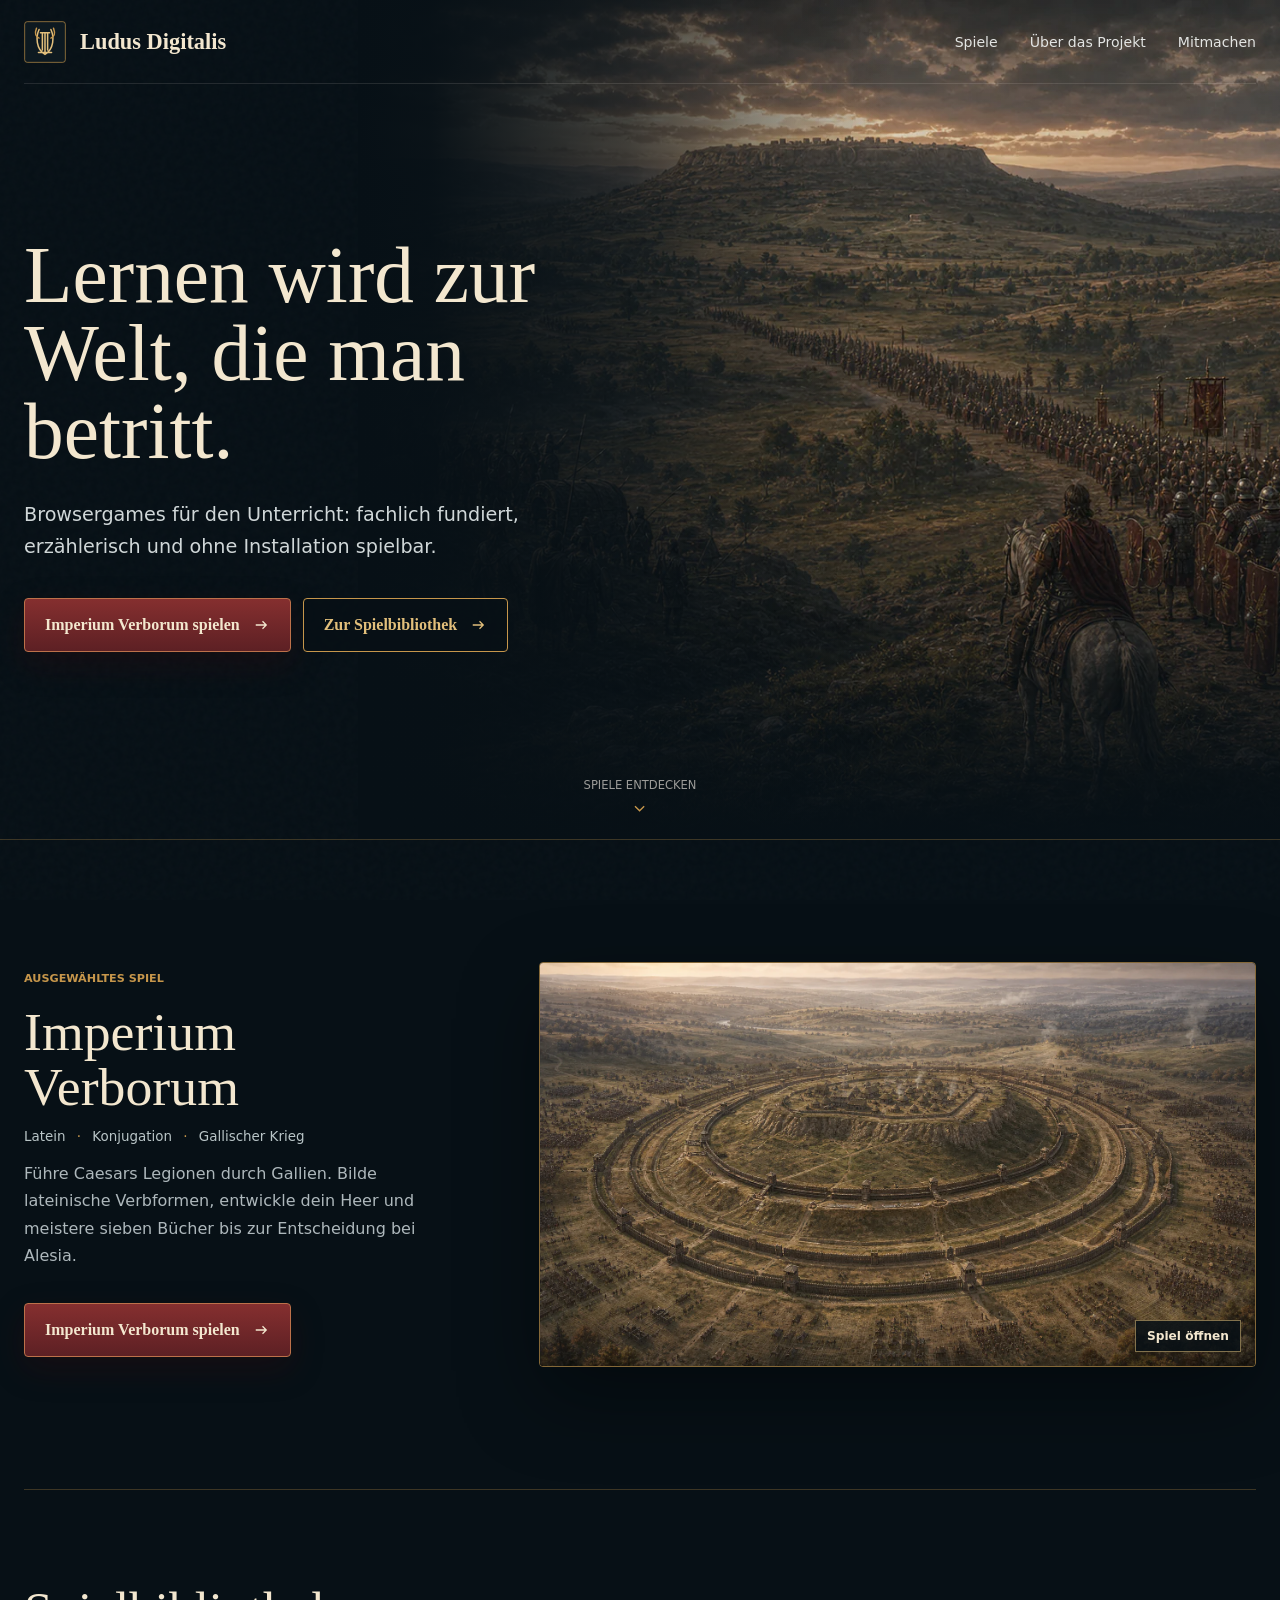
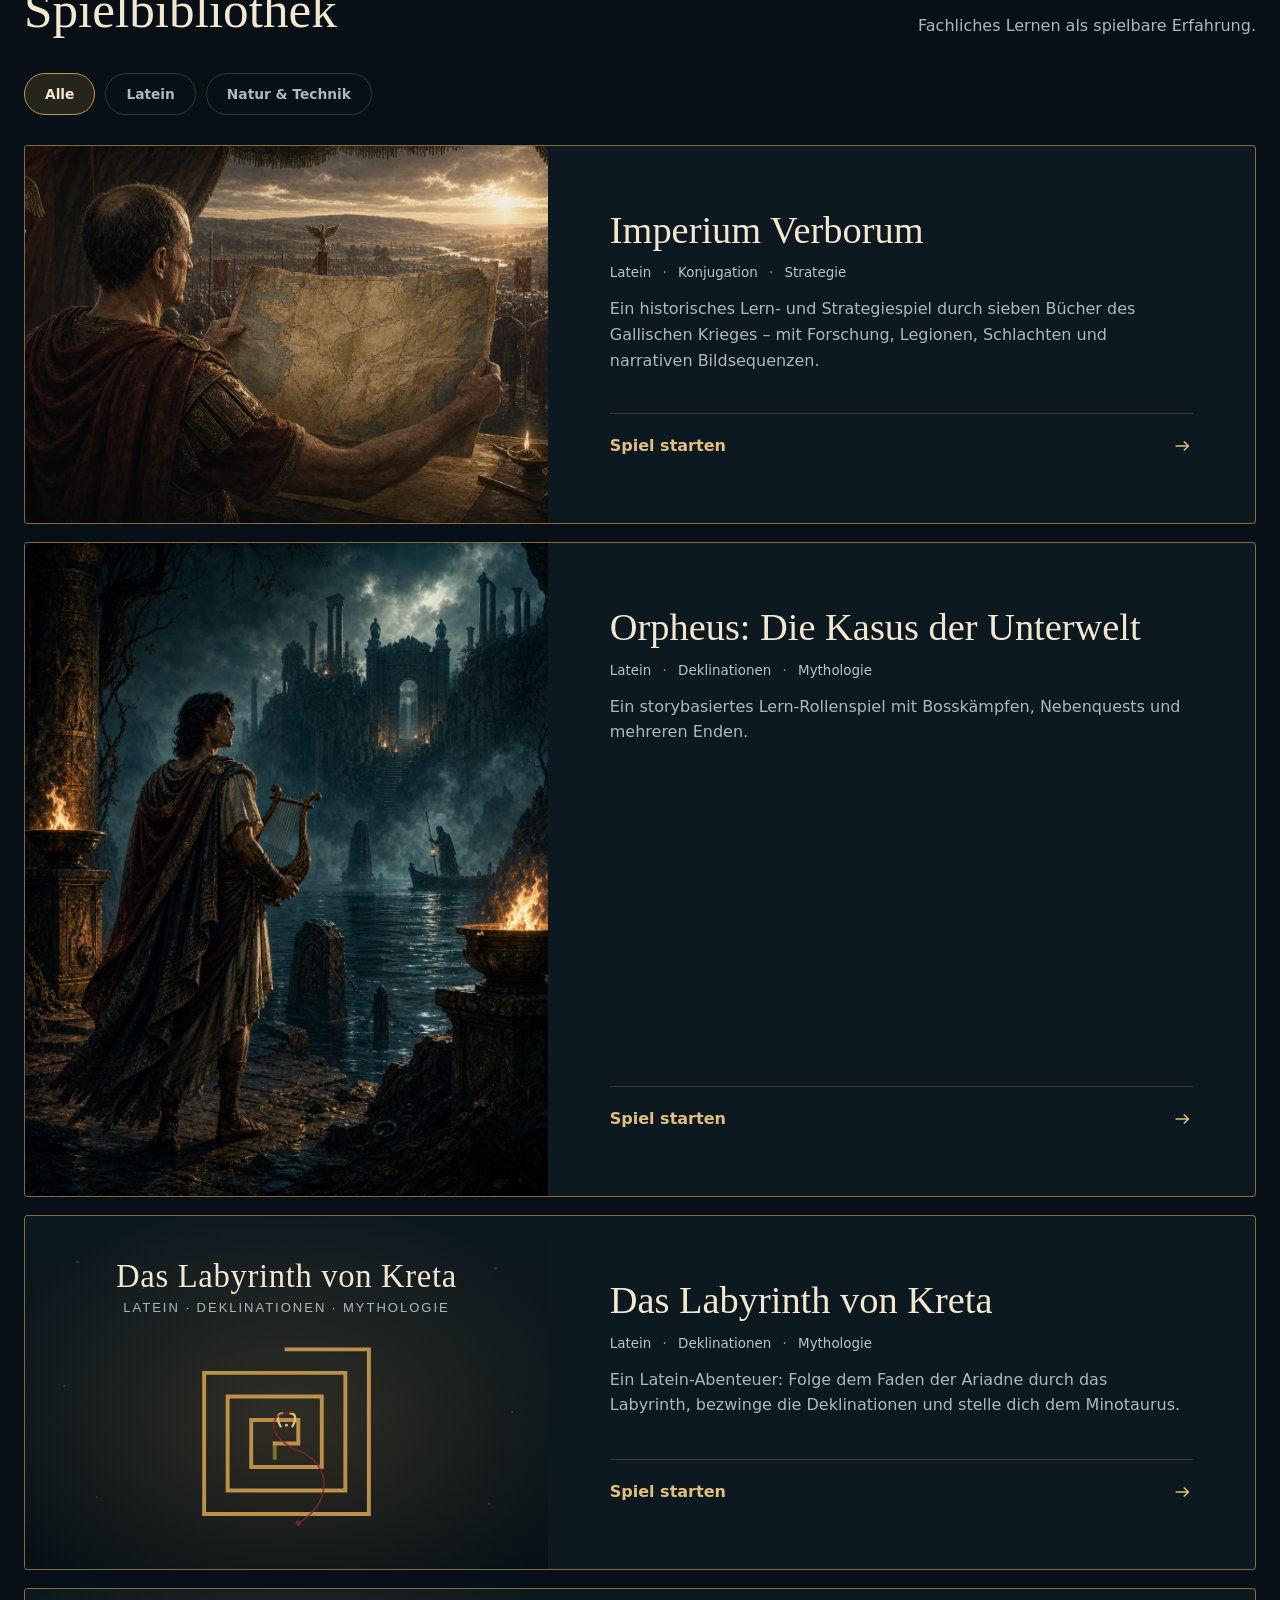
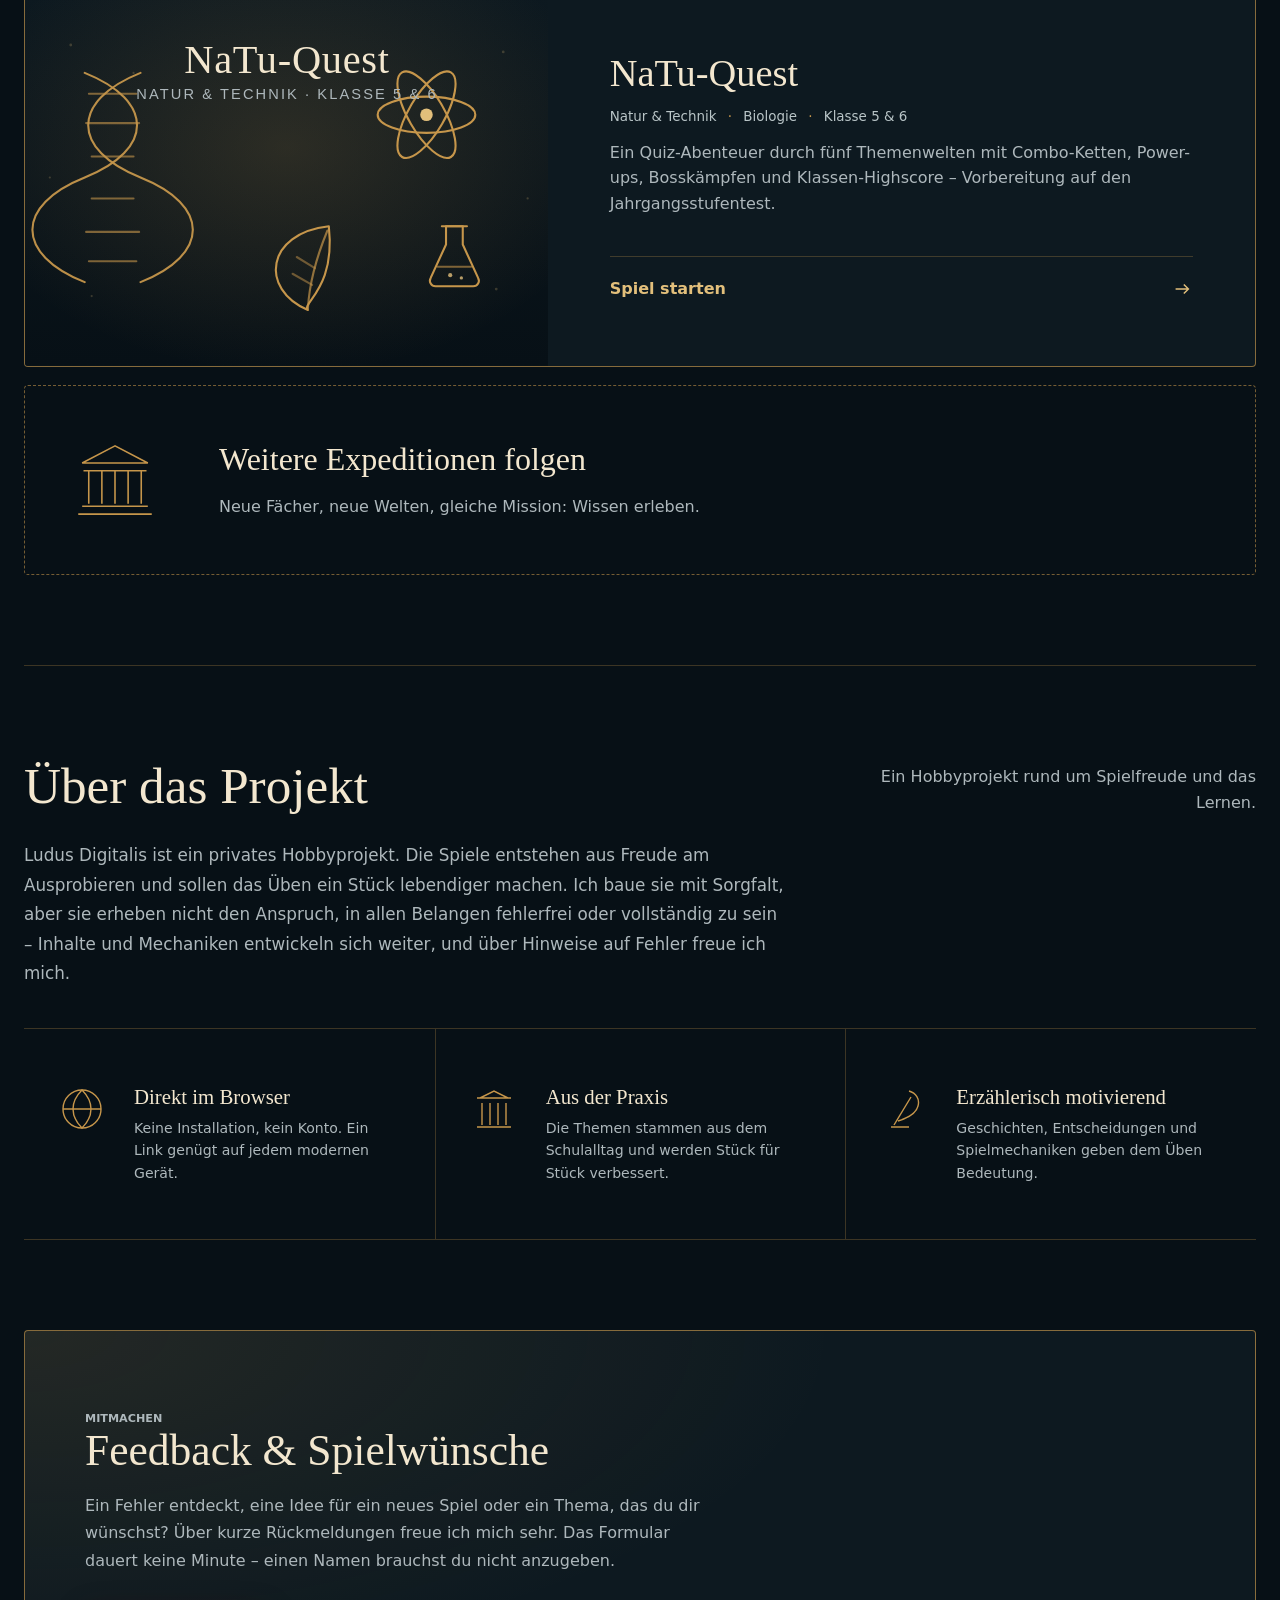
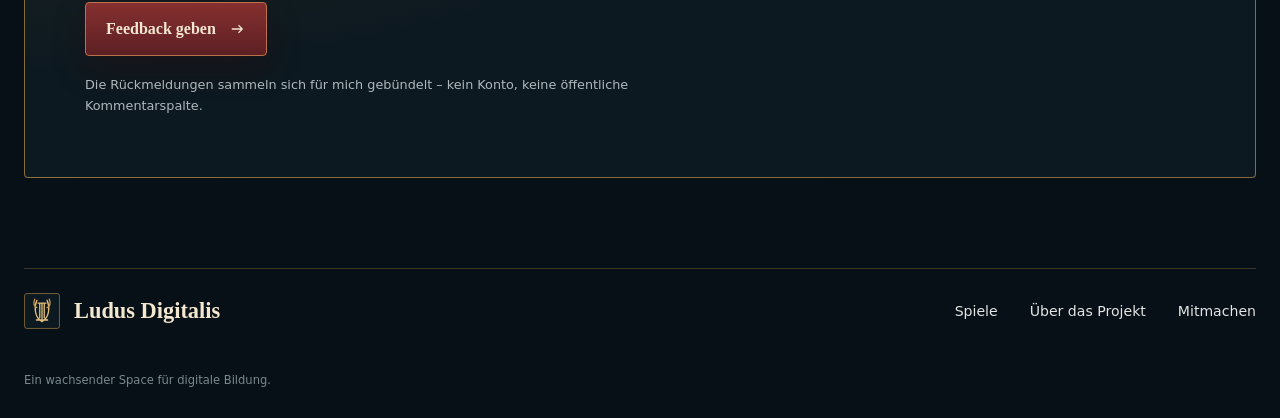
==== commit 1438661d: "Publish Imperium Verborum" ====
--- a/index.html
+++ b/index.html
@@ -8,7 +8,7 @@
   <meta property="og:title" content="Ludus Digitalis | Lernspiele im Browser">
   <meta property="og:description" content="Browsergames für den Unterricht: fachlich fundiert, erzählerisch und ohne Installation spielbar.">
   <meta property="og:type" content="website">
-  <meta property="og:image" content="site-assets/orpheus-hero.png">
+  <meta property="og:image" content="imperium-verborum/assets/story/liber-vii-03-march-to-alesia.webp">
   <title>Ludus Digitalis | Lernspiele im Browser</title>
   <link rel="icon" href="site-assets/brand-mark.svg" type="image/svg+xml">
   <link rel="stylesheet" href="site.css">
@@ -36,9 +36,8 @@
         <h1 id="hero-title">Lernen wird zur Welt, die man betritt.</h1>
         <p>Browsergames für den Unterricht: fachlich fundiert, erzählerisch und ohne Installation spielbar.</p>
         <div class="hero-actions">
-          <a class="button button-primary" href="orpheus_kasus_unterwelt/">
-            <img src="site-assets/lyre.svg" alt="">
-            Orpheus spielen
+          <a class="button button-primary" href="imperium-verborum/">
+            Imperium Verborum spielen
             <svg viewBox="0 0 24 24" aria-hidden="true"><path d="M5 12h14M14 7l5 5-5 5"/></svg>
           </a>
           <a class="button button-secondary" href="#spiele">
@@ -56,17 +55,16 @@
     <section class="featured-game" aria-labelledby="featured-title">
       <div class="featured-copy">
         <p class="section-label">Ausgewähltes Spiel</p>
-        <h2 id="featured-title">Orpheus: Die Kasus der Unterwelt</h2>
-        <p class="game-meta">Latein <span>·</span> Deklinationen <span>·</span> Mythologie</p>
-        <p>Hilf Orpheus, die Sprache der Unterwelt zu verstehen. Meistere die Kasus, triff Entscheidungen und öffne den Weg zurück ins Licht.</p>
-        <a class="button button-primary" href="orpheus_kasus_unterwelt/">
-          <img src="site-assets/lyre.svg" alt="">
-          Orpheus spielen
+        <h2 id="featured-title">Imperium Verborum</h2>
+        <p class="game-meta">Latein <span>·</span> Konjugation <span>·</span> Gallischer Krieg</p>
+        <p>Führe Caesars Legionen durch Gallien. Bilde lateinische Verbformen, entwickle dein Heer und meistere sieben Bücher bis zur Entscheidung bei Alesia.</p>
+        <a class="button button-primary" href="imperium-verborum/">
+          Imperium Verborum spielen
           <svg viewBox="0 0 24 24" aria-hidden="true"><path d="M5 12h14M14 7l5 5-5 5"/></svg>
         </a>
       </div>
-      <a class="featured-screen" href="orpheus_kasus_unterwelt/" aria-label="Orpheus: Die Kasus der Unterwelt spielen">
-        <img src="site-assets/orpheus-game-ui.png" alt="Spielansicht von Orpheus: Die Kasus der Unterwelt">
+      <a class="featured-screen" href="imperium-verborum/" aria-label="Imperium Verborum spielen">
+        <img src="imperium-verborum/assets/bg/alesia-siege-vs1.webp" alt="Die Belagerung von Alesia in Imperium Verborum">
         <span>Spiel öffnen</span>
       </a>
     </section>
@@ -84,6 +82,23 @@
       </div>
 
       <div class="game-grid" data-game-grid>
+        <a class="game-entry" href="imperium-verborum/" data-fach="latein">
+          <figure>
+            <img src="imperium-verborum/assets/story/intro-09-command-map.webp" alt="Caesar übergibt auf einer Karte Galliens das Kommando">
+          </figure>
+          <div class="game-entry-copy">
+            <div>
+              <h3>Imperium Verborum</h3>
+              <p class="game-meta">Latein <span>·</span> Konjugation <span>·</span> Strategie</p>
+              <p>Ein historisches Lern- und Strategiespiel durch sieben Bücher des Gallischen Krieges – mit Forschung, Legionen, Schlachten und narrativen Bildsequenzen.</p>
+            </div>
+            <span class="entry-action">
+              Spiel starten
+              <svg viewBox="0 0 24 24" aria-hidden="true"><path d="M5 12h14M14 7l5 5-5 5"/></svg>
+            </span>
+          </div>
+        </a>
+
         <a class="game-entry" href="orpheus_kasus_unterwelt/" data-fach="latein">
           <figure>
             <img src="site-assets/orpheus-hero.png" alt="Orpheus am Ufer des Styx">
@@ -189,7 +204,7 @@
           <h2 id="feedback-title">Feedback &amp; Spielwünsche</h2>
           <p>Ein Fehler entdeckt, eine Idee für ein neues Spiel oder ein Thema, das du dir wünschst? Über kurze Rückmeldungen freue ich mich sehr. Das Formular dauert keine Minute – einen Namen brauchst du nicht anzugeben.</p>
           <div class="feedback-actions">
-            <a class="button button-primary" href="https://tally.so/r/DEIN-FORMULAR" target="_blank" rel="noopener" data-feedback-link>
+            <a class="button button-primary" href="https://tally.so/r/7Rj4bP" target="_blank" rel="noopener" data-feedback-link>
               Feedback geben
               <svg viewBox="0 0 24 24" aria-hidden="true"><path d="M5 12h14M14 7l5 5-5 5"/></svg>
             </a>
--- a/site.css
+++ b/site.css
@@ -158,7 +158,7 @@
 .hero-media {
   position: absolute;
   inset: 0 0 0 28%;
-  background: url("site-assets/orpheus-hero.png") center 44% / cover no-repeat;
+  background: url("imperium-verborum/assets/story/liber-vii-03-march-to-alesia.webp") center 45% / cover no-repeat;
 }
 
 .hero-media::before {
